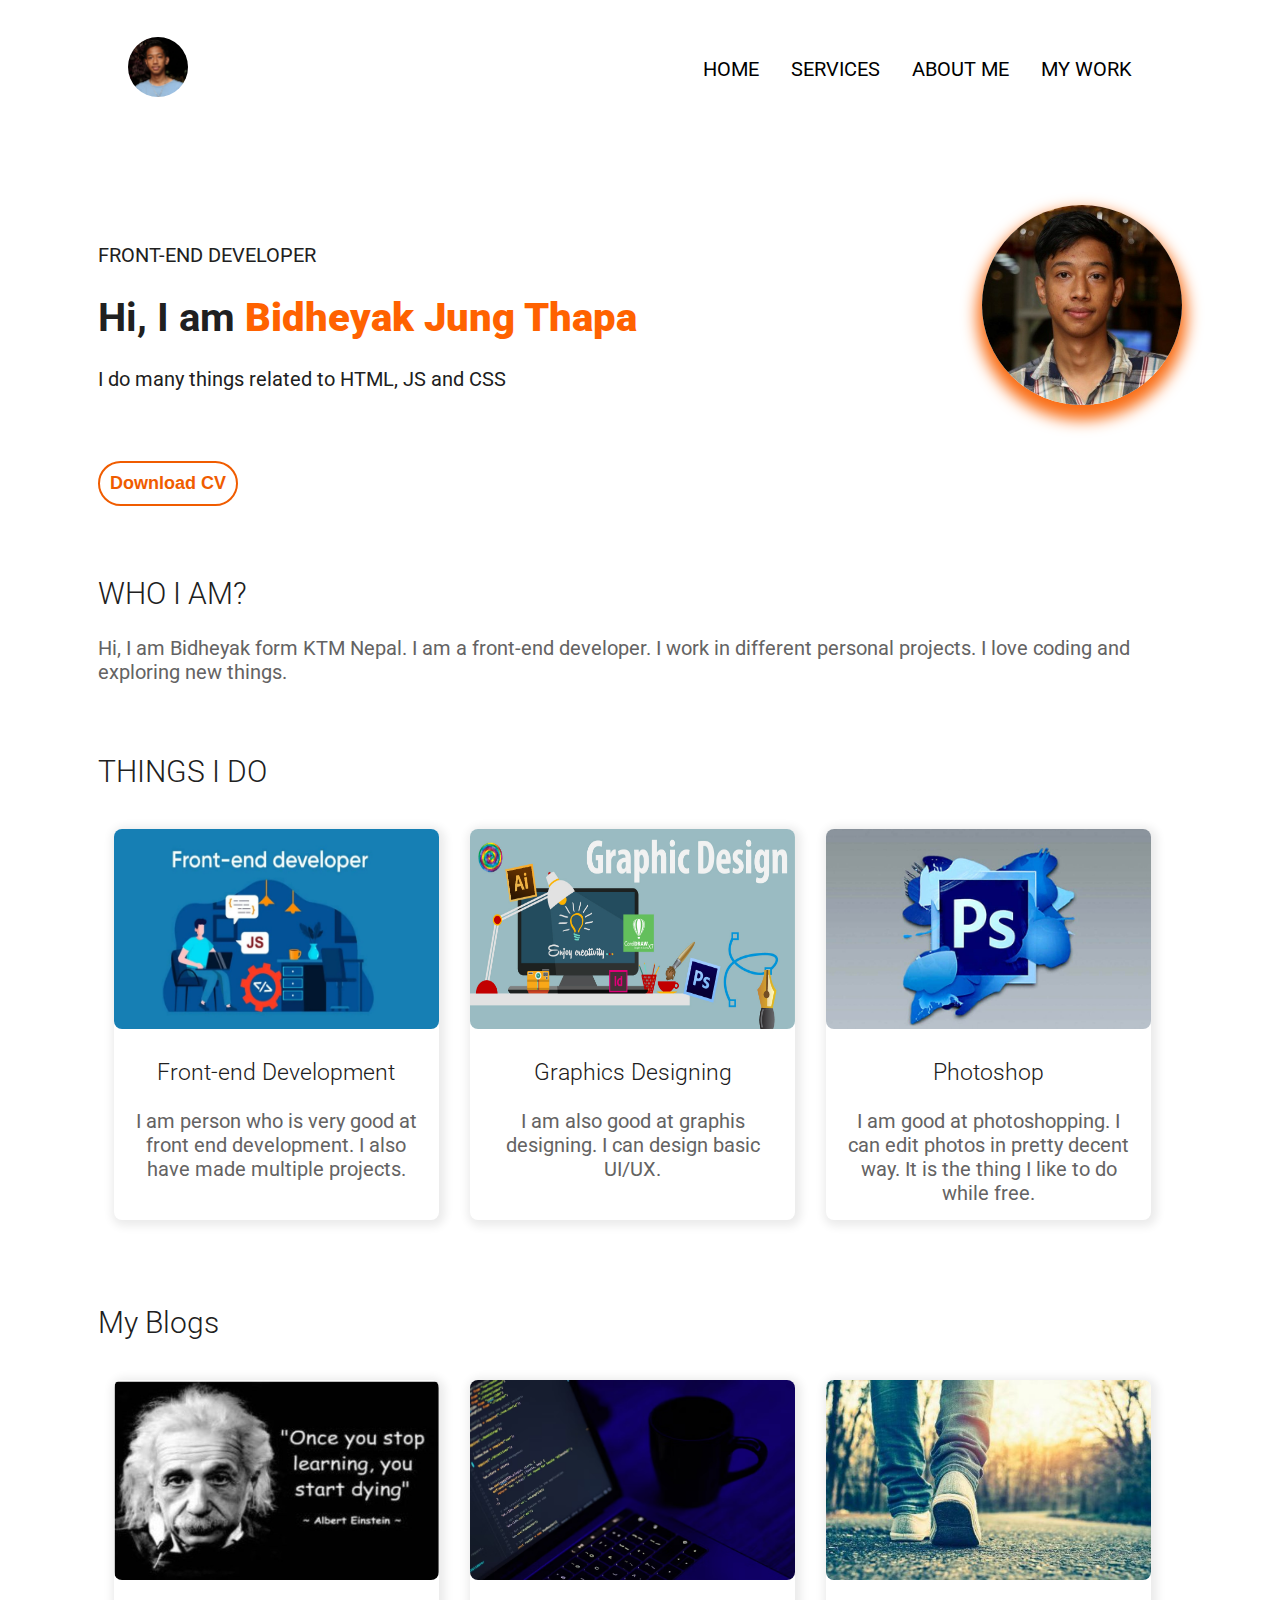
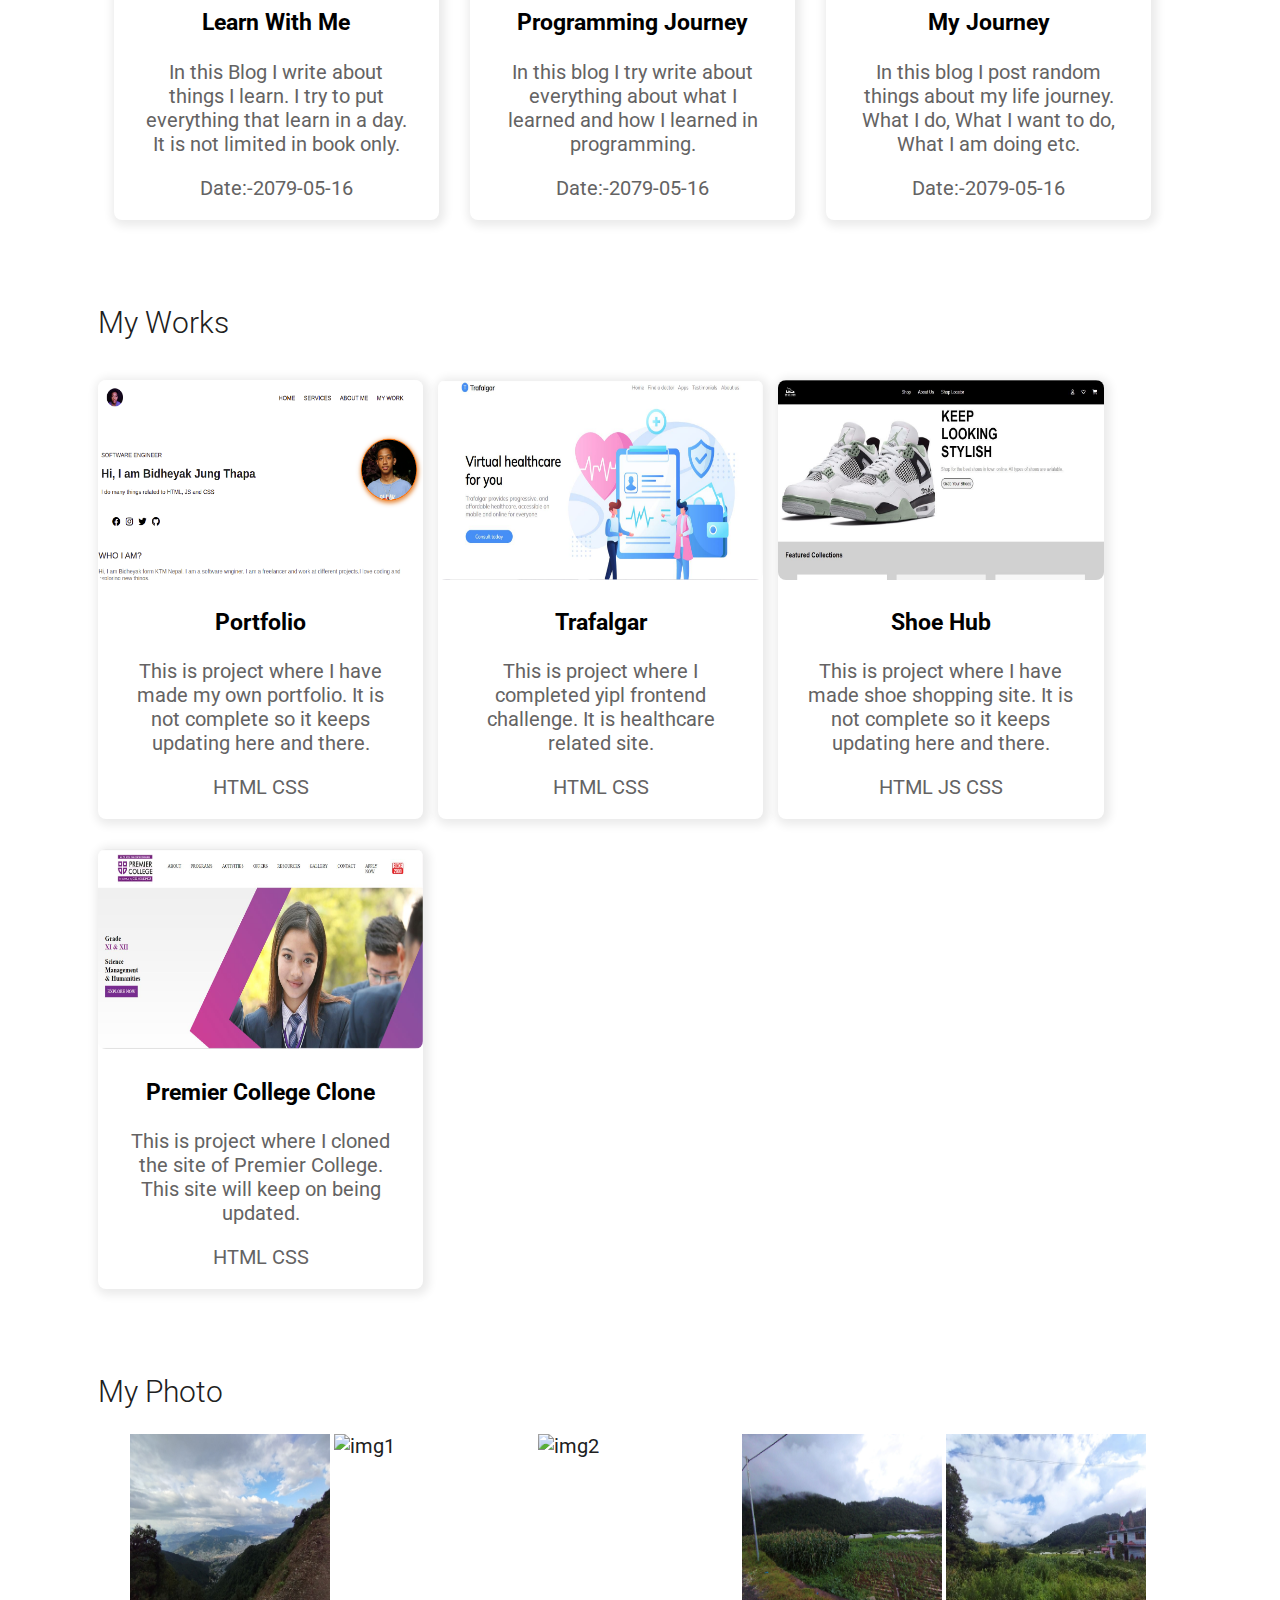
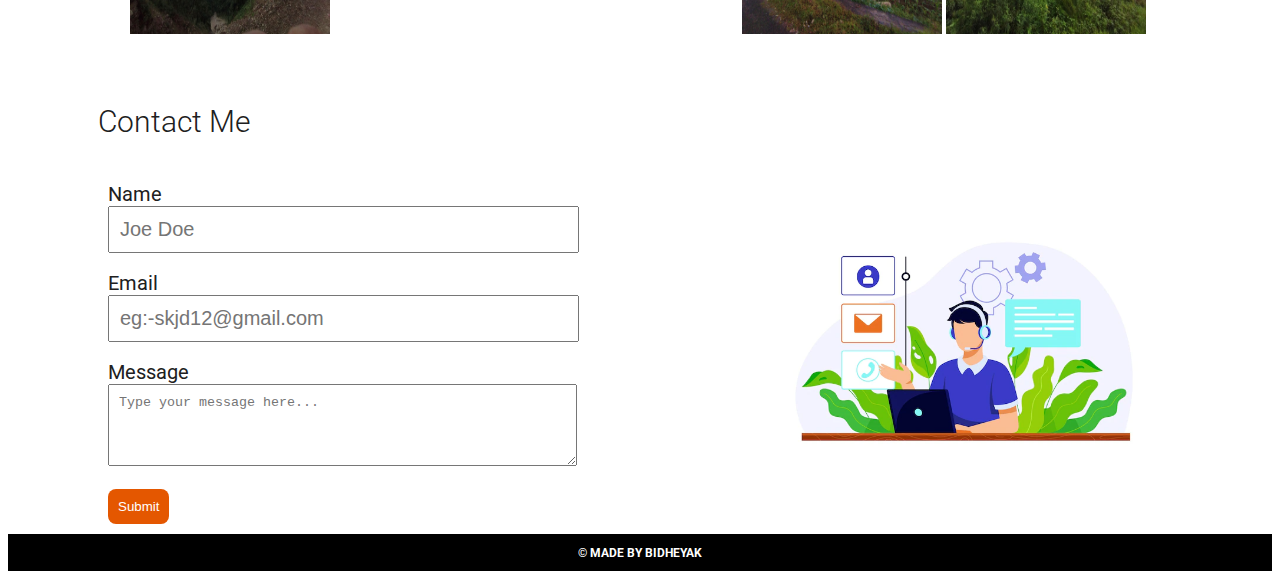
==== index.html @ 7b152dee "Add meta tags" ====
<!DOCTYPE html>
<html lang="en">
  <head>
    <meta charset="UTF-8" />
    <meta name="theme-color" content="#ffffff">
    <meta name="viewport" content="width=device-width, initial-scale=1.0" />
    <meta name="description" content="Bidheyak Thapa Portfolio , Software engineer portfolio, front-end developer portfolio"  data-react-helmet="true">
    <meta name="keywords" content="Bidheyak, Thapa, Portfolio, Software Engineer, Front-end Devloper "  data-react-helmet="true">
    <meta name="author" content="Bidheyak Thapa | Front-end Developer | Software Engineer"  data-react-helmet="true">
    <meta property="og:title" content="Bidheyak Thapa"  data-react-helmet="true">
    <meta property="og:description" content="Bidheyak Thapa is a software engineer / frontend developer who loves porgramming"  data-react-helmet="true">
    <meta property="og:url" content="https://bidheyakthapa.com.np/"  data-react-helmet="true">
    <meta property="og:type" content="website"  data-react-helmet="true">
    <title>BIDHEYAK THAPA</title>
    <link rel="stylesheet" href="style.css" />
    <link rel="icon" type="image/jpg" href="images/icon.png">
    <link
      rel="stylesheet"
      href="https://cdnjs.cloudflare.com/ajax/libs/normalize/7.0.0/normalize.min.css"
    />
    <link
      rel="stylesheet"
      href="https://cdnjs.cloudflare.com/ajax/libs/font-awesome/5.11.2/css/all.css"
      integrity="sha256-46qynGAkLSFpVbEBog43gvNhfrOj+BmwXdxFgVK/Kvc="
      crossorigin="anonymous"
    />

    <script
      src="https://kit.fontawesome.com/9a7edbcfd6.js"
      crossorigin="anonymous"
    ></script>

    <link
      href="https://fonts.googleapis.com/css?family=Source+Code+Pro:400,900|Source+Sans+Pro:300,900&display=swap"
      rel="stylesheet"
    />
    <link rel="preconnect" href="https://fonts.googleapis.com&display=swap" />
    <link
      rel="preconnect"
      href="https://fonts.gstatic.com&display=swap"
      crossorigin
    />
    <link
      href="https://fonts.googleapis.com/css2?family=Roboto:wght@300;@400;500&display=swap"
      rel="stylesheet"
    />
  </head>
  <body>
    <header>
      <div class="logo">
        <img src="images/photo.jpg" alt="no photo" />
      </div>
      <nav class="nav">
        <ul class="nav_list">
          <li class="nav_item"><a href="#home" class="nav_link">HOME</a></li>
          <li class="nav_item">
            <a href="#services" class="nav_link">SERVICES </a>
          </li>
          <li class="nav_item">
            <a href="#about" class="nav_link">ABOUT ME</a>
          </li>
          <li class="nav_item"><a href="#work" class="nav_link">MY WORK</a></li>
        </ul>
      </nav>
    </header>

    <!-- introduction  -->
    <section class="intro" id="home">
      <div>
        <p class="section_subtitle-section_subtitle-intro">FRONT-END DEVELOPER</p>
        <h1 class="section_title-section_title-intro">
          Hi, I am <strong class="name">Bidheyak Jung Thapa</strong>
        </h1>
        <p>I do many things related to HTML, JS and CSS</p>
      </div>
      <div>
        <img src="images/photo2.jpg" alt="my photo" />
      </div>
    </section>
    <div class="social">
      <ul class="social-list">
        <li class="social-list_item">
          <a
            class="social-list_link"
            href="https://www.facebook.com/bidheyak.thapa.338"
            aria-label="Facebook Link"
          >
            <i class="fab fa-facebook"></i
          ></a>
        </li>

        <li class="social-list_item">
          <a
            class="social-list_link"
            href="https://www.instagram.com/bidheyak/"
            aria-label="Instagram Link"
            ><i class="fab fa-instagram"></i
          ></a>
        </li>
        <li class="social-list_item">
          <a
            class="social-list_link"
            href="https://twitter.com/Bidheyak4"
            aria-label="Twitter Link"
            ><i class="fab fa-twitter"></i
          ></a>
        </li>
        <li class="social-list_item">
          <a
            class="social-list_link"
            href="https://github.com/bidheyakthapa"
            aria-label="Github Link"
            ><i class="fab fa-github"></i
          ></a>
        </li>
      </ul>
    </div>
    <button class="download" id="download-btn">
      Download CV <i class="fa-solid fa-arrow-down"></i>
    </button>

    <!--about me-->
    <h2 class="section_title">WHO I AM?</h2>
    <section class="about-me" id="about">
      <p class="section_subtitle section_subtitle-about"></p>

      <div class="about me_body">
        <p>
          Hi, I am Bidheyak form KTM Nepal. I am a front-end developer. I work in different personal projects. I love coding and exploring
          new things.
        </p>
      </div>
    </section>

    <!--services-->
    <h2 class="section_title">THINGS I DO</h2>
    <section class="my-services" id="services">
      <div class="services">
        <div class="service">
          <img src="images/img1ido.jpg" alt="image of eront end dev" />
          <h3>Front-end Development</h3>
          <p class="my-intro">
            I am person who is very good at front end development. I also have
            made multiple projects.
          </p>
        </div>

        <div class="service">
          <img src="images/img2ido.jpg" alt="image of graphics design" />
          <h3>Graphics Designing</h3>
          <p>
            I am also good at graphis designing. I can design basic UI/UX.
          </p>
        </div>

        <div class="service">
          <img src="images/img3ido.jpg" alt="image of photoshop" />
          <h3>Photoshop</h3>
          <p>
            I am good at photoshopping. I can edit photos in pretty decent way.
            It is the thing I like to do while free.
          </p>
        </div>
      </div>
    </section>

    <!--my blogs-->
    <h2 class="section_title section_title-about">My Blogs</h2>
    <section class="my-blogs" id="blogs">
      <div class="blog">
        <a
          href="https://hellohome11.blogspot.com/2022/08/blog-post.html
        "
          class="blog-link"
        >
          <img src="images/blog1.jpg" alt="img of albert" />
          <div class="topics">
            <h3>Learn With Me</h3>
            <p>
              In this Blog I write about things I learn. I try to put everything
              that learn in a day. It is not limited in book only.
            </p>
            <p class="date">Date:-2079-05-16</p>
          </div>
        </a>
      </div>
      <div class="blog">
        <a
          href="https://hellohome11.blogspot.com/2022/08/programming-journey.html
        "
          class="blog-link"
        >
          <img
            src="images/blog2.jpg"
            alt="img somethin related to programming"
          />
          <div class="topics">
            <h3>Programming Journey</h3>
            <p>
              In this blog I try write about everything about what I learned and
              how I learned in programming.
            </p>
            <p class="date">Date:-2079-05-16</p>
          </div>
        </a>
      </div>
      <div class="blog">
        <a
          href="https://hellohome11.blogspot.com/2022/08/my-journey.html
        "
          class="blog-link"
        >
          <img src="images/blog3.jpg" alt="img of person walking" />
          <div class="topics">
            <h3>My Journey</h3>
            <p>
              In this blog I post random things about my life journey. What I
              do, What I want to do, What I am doing etc.
            </p>
            <p class="date">Date:-2079-05-16</p>
          </div>
        </a>
      </div>
    </section>
    <!--my works-->
    <h2 class="section_title">My Works</h2>
    <section class="my-works" id="work">
      <div class="work">
        <a href="#" class="work-link">
          <img src="images/portfolio.jpg" alt="img of work-1" />
          <div class="topics">
            <h3>Portfolio</h3>
            <p>
              This is project where I have made my own portfolio. It is not
              complete so it keeps updating here and there.
            </p>
            <p class="lang-used">HTML CSS</p>
          </div>
        </a>
      </div>
      <div class="work">
        <a href="https://11trafalgar.netlify.app/" class="work-link">
          <img src="images/trafalgar.JPG" alt="img of work-2" />

          <div class="topics">
            <h3>Trafalgar</h3>
            <p>
              This is project where I completed yipl frontend challenge. It is
              healthcare related site.
            </p>
            <p class="lang-used">HTML CSS</p>
          </div>
        </a>
      </div>
      <div class="work">
        <a href="https://shoe-hub.netlify.app/" class="work-link">
          <img src="images/shoe-hub.jpg" alt="img of work-3" />

          <div class="topics">
            <h3>Shoe Hub</h3>
            <p>
              This is project where I have made shoe shopping site. It is not
              complete so it keeps updating here and there.
            </p>
            <p class="lang-used">HTML JS CSS</p>
          </div>
        </a>
      </div>
      <div class="work">
        <a href="https://college-website-ui.netlify.app/" class="work-link">
          <img src="images/college-clone.JPG" alt="img of work-4" />

          <div class="topics">
            <h3>Premier College Clone</h3>
            <p>
              This is project where I cloned the site of Premier College. This
              site will keep on being updated.
            </p>
            <p class="lang-used">HTML CSS</p>
          </div>
        </a>
      </div>
    </section>
    <!--my photos-->
    <h2 class="section_title">My Photo</h2>
    <section class="my-photo" id="photo">
      <p class="section_aubtitle"></p>

      <div class="portfolio">
        <img src="images/img.jpg" alt="img" />

        <img src="images/img1.jpg" alt="img1" />

        <img src="images/img2.jpg" alt="img2" />

        <img src="images/img3.jpg" alt="img3" />

        <img src="images/img4.jpg" alt="img4" />
      </div>
    </section>

    <!--footer-->
    <footer>
      <!--contact-me-form-->
      <h2 class="section_title">Contact Me</h2>
      <div class="contact">
        <form class="form" action="email">
          <div class="inputbox">
            <div class="label">Name</div>
            <input type="text" placeholder="Joe Doe" />
          </div>
          <div class="inputbox">
            <div class="label">Email</div>
            <input type="email" placeholder="eg:-skjd12@gmail.com" />
          </div>
          <div class="inputbox">
            <div class="label">Message</div>
            <textarea
              rows="4"
              cols="33"
              name="comment"
              placeholder="Type your message here..."
            ></textarea>
          </div>
          <div class="submit">
            <input type="submit" name="submit" value="Submit" />
          </div>
        </form>
        <div>
          <img src="images/contact.jpg" alt="contact me photo" />
        </div>
      </div>
      <div class="end">
        <h3>© MADE BY BIDHEYAK</h3>
      </div>
    </footer>
    <script src="main.js"></script>
  </body>
</html>

<!-- surge -->
---- style.css ----
* *::before,
*::after {
  box-sizing: border-box;
}

:root{
  --ff-primary: "Source Sans Pro", sans-serif;
  --ff-secondary: "Source Code Pro", monospace;

  --fw-reg: 300;
  --fw-bold: 900;

  --clr-light: #fff;
  --clr-dark: #303030;
  --clr-accent: #16e0bd;

  --fs-h1: 3rem;
  --fs-h2: 2.25rem;
  --fs-h3: 1.25rem;
  --fs-body: 1rem;
}
@media (min-width: 800px) {
  :root {
    --fs-h1: 4.5;
    --fs-h2: 3.75rem;
    --fs-h3: 1.5rem;
    --fs-body: 1.125rem;
  }
}
header {
  display: flex !important;
  flex-direction: row;
  justify-content: space-between;
  padding: 10px 30px 0px 30px;
  align-items: center;
}

.logo img {
  width: 60px;
  height: 60px;
  border-radius: 50%;
  object-fit: cover;
}

.nav_list {
  display: flex;
  flex-direction: row;
  padding: 4px;
}
.nav_item {
  margin: 10px 8px;
  font-size: 20px;
  list-style: none;
}

.nav_item a {
  margin: 10px 8px;
  font-size: 20px;
}

body {
  font-size: 20px;
  padding-top: 5px;
  display: block;
  font-family: "Roboto", sans-serif;
  color: #202020;
}
.intro {
  background-size: 100%100%;
  padding-left: 10px;
  display: flex;
  justify-content: space-between;
}
.intro img {
  width: 200px;
  height: 200px;
  object-fit: cover;
  object-position: 0px 0px;
  border-radius: 50%;
  margin-top: 90px;
  box-shadow: 0px 10px 15px 5px #fa6e16;
}
.section_subtitle-section_subtitle-intro {
  padding-top: 20%;
}
.name {
  color: #ff6200;
}
.section_title {
  margin-top: 70px;
  font-weight: 300;
}
.about p {
  color: #646363;
}
.portfolio img {
  max-height: 100%;
  max-width: 100%;
  width: 200px;
  height: 200px;
}

.nav_link,
.social-list_link,
.blog-link,
.work-link {
  text-decoration: none;
  color: #000000;
}
.nav_link:hover,
.social-list_link:hover {
  color: #ff6200;
}

.download {
  margin-top: 10px;
  margin-left: 90px;
  border-radius: 60px;
  padding: 10px;
  border: 2px solid #f05c00;
  background-color: #ffffff;
  color: #f05c00;
  font-weight: 600;
  cursor: pointer;
  font-size: 18px;
}

.download:hover {
  color: #ffffff;
  background-color: #f05c00;
}

.services {
  display: flex;
  justify-content: space-evenly;
}
.service {
  margin: 15px;
  margin-left: 0px;
  width: 30%;
  text-align: center;
  border-radius: 8px;
  box-shadow: 2px 2px 10px 4px #ebebeb;
}
.service img {
  height: 100%;
  max-height: 200px;
  width: 100%;
  border-radius: 8px;
}
.service h3 {
  font-weight: 300;
}
.service p {
  padding: 0px 20px;
  color: #646363;
}
.my-blogs {
  display: flex;
  justify-content: space-evenly;
}
.blog {
  margin: 15px;
  margin-left: 0px;
  width: 30%;
  text-align: center;
  border-radius: 8px;
  box-shadow: 2px 2px 10px 4px #ebebeb;
}
.blog img {
  height: 200px;
  width: 100%;
  border-radius: 8px;
}
.blog p {
  color: #646363;
}
.topics {
  padding: 0px 30px;
}
.date {
  padding: 0px;
}
.portfolio {
  display: flex;
  flex-grow: 1;
  flex-wrap: wrap;
  justify-content: center;
}
.portfolio img {
  margin-right: 4px;
}
.my-works {
  display: flex;
  flex-wrap: wrap;
}
.work {
  margin: 15px;
  margin-left: 0px;
  width: 30%;
  text-align: center;
  border-radius: 8px;
  box-shadow: 2px 2px 10px 4px #ebebeb;
}
.work-link p {
  color: #646363;
}
.work img {
  height: 200px;
  width: 100%;
  border-radius: 8px;
}
.topics {
  padding: 0px 30px;
}
.lang-used {
  margin-top: 20px;
}
.form {
  margin-left: 10px;
  width: 100%;
}
.inputbox {
  margin: 18px 0px;
}
.inputbox textarea {
  padding: 10px;
  width: 70%;
}

.inputbox input {
  font-size: 20px;
  font-weight: 300;
  padding: 10px;
  width: 70%;
}
.contact {
  display: flex;
  align-items: center;
  justify-content: space-between;
}
.contact img {
  max-width: 100%;
}
.submit input[type="submit"] {
  background-color: #e45700;
  border-radius: 8px;
  color: white;
  padding: 10px;
  border: none;
}
.social-list {
  display: flex;
  list-style-type: none;
  padding-left: 0px;
}
.social-list_item {
  padding-right: 20px;
}

.social-list_link > i {
  font-size: 30px;
  width: auto;
}

.end {
  margin-top: 10px;
  display: flex;
  justify-content: center;
  color: #ffffff;
  background-color: #000000;
  font-size: 10px;
}

/*  space at the side of content  */
.nav,
.logo,
.intro,
.social,
.about-me,
.my-services,
.my-blogs,
.my-works,
.my-photo,
.contact,
.section_title {
  padding: 90px;
  padding-top: 0px;
  padding-bottom: 0px;
}

.logo {
  padding-right: 0px;
}

.nav {
  padding-left: 0px;
}

@media screen and (max-width: 800px) {
  header {
    padding: 1px;
  }

  .logo img {
    height: 40px;
    width: 40px;
  }

  a.nav_link {
    font-size: 14px;
    margin: 6px;
  }
  .nav_item {
    margin: 0px;
  }

  .intro img {
    width: 100px;
    height: 100px;
    border-radius: 99%;
    margin-top: 100px;
    object-fit: cover;
    object-position: 0px 0px;
  }

  .download{
    margin: 0px 20px;
    font-size: 12px;
    padding: 7px;
  }

  .services {
    display: block;
    width: 100%;
  }
  .service {
    width: 100%;
  }
  .my-blogs {
    display: block;
  }
  .blog {
    width: 100%;
  }
  .my-works {
    display: block;
  }
  .work {
    width: 100%;
  }
  .work img {
    width: 100%;
    height: 150%;
  }
  .contact img {
    display: none;
  }

  .nav,
  .logo,
  .intro,
  .social,
  .about-me,
  .my-services,
  .my-blogs,
  .my-works,
  .my-photo,
  .contact,
  .section_title{
    padding: 20px;
    padding-top: 0px;
    padding-bottom: 0px;
  }
}
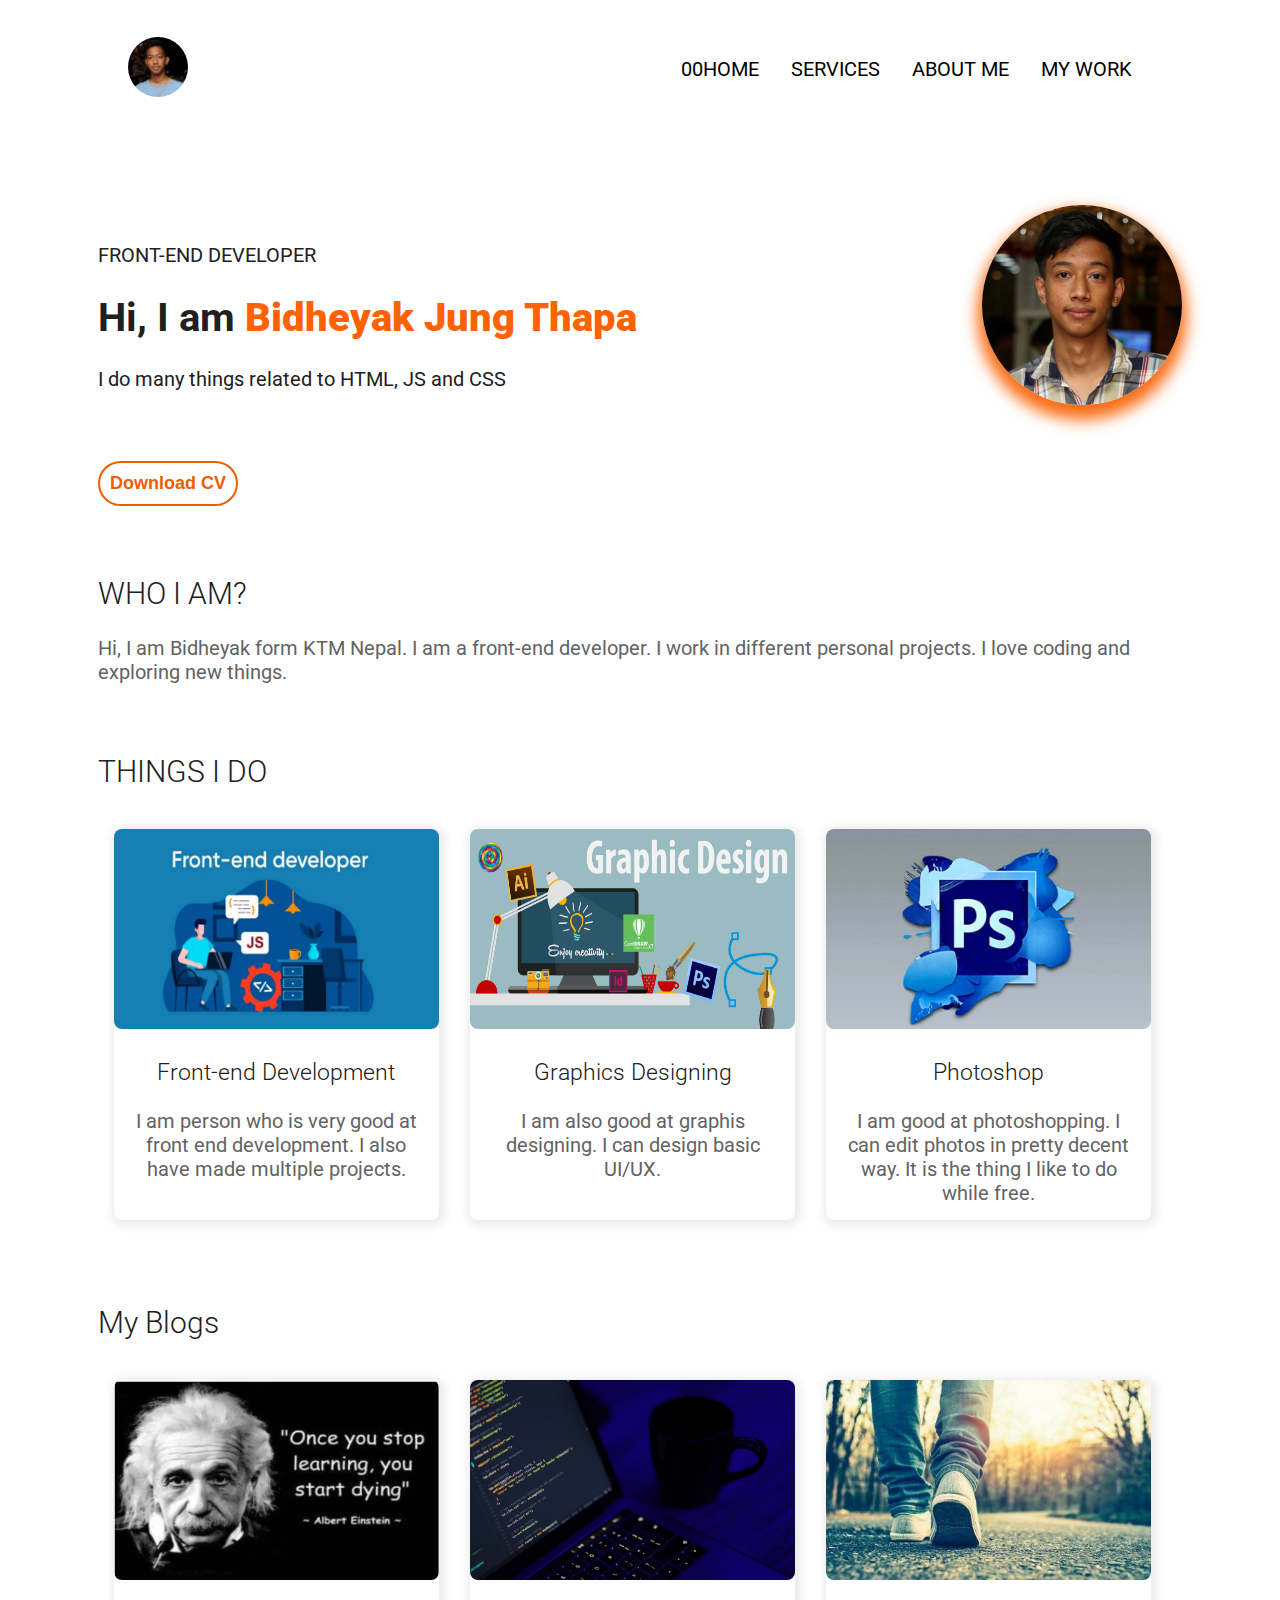
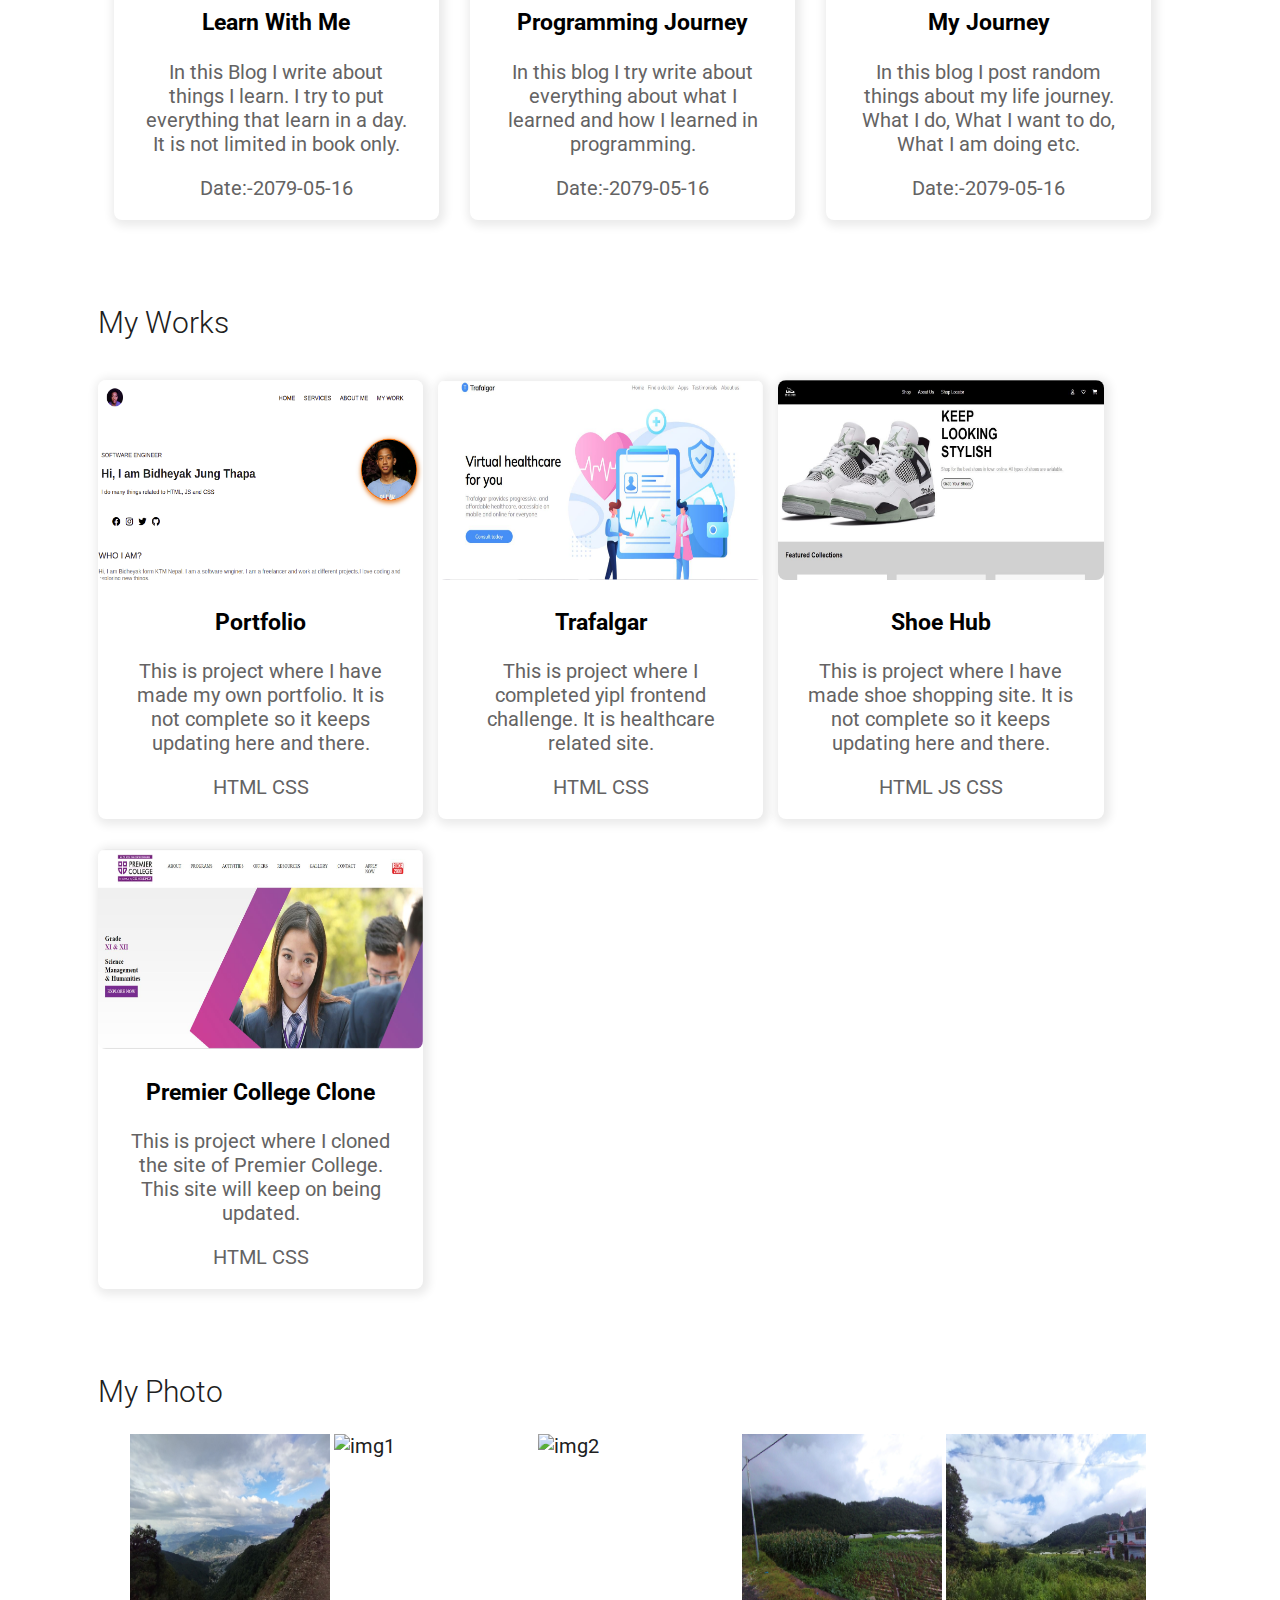
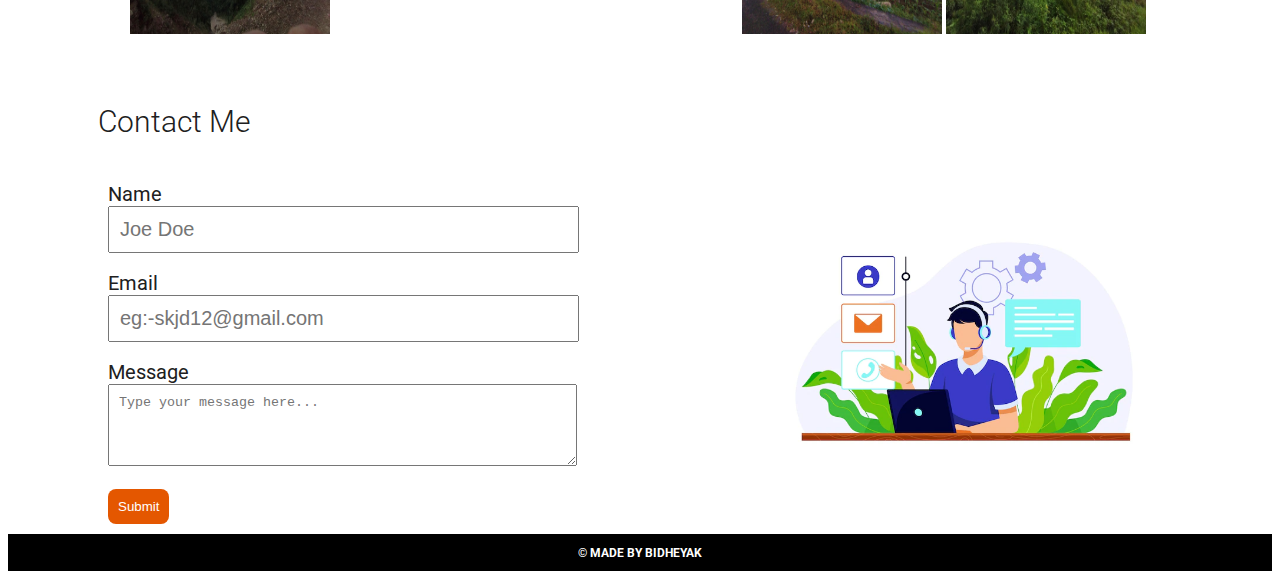
==== commit 2f727a14: "Add responsive nav bar" ====
--- a/index.html
+++ b/index.html
@@ -2,18 +2,63 @@
 <html lang="en">
   <head>
     <meta charset="UTF-8" />
-    <meta name="theme-color" content="#ffffff">
+    <meta name="theme-color" content="#ffffff" />
     <meta name="viewport" content="width=device-width, initial-scale=1.0" />
-    <meta name="description" content="Bidheyak Thapa Portfolio , Software engineer portfolio, front-end developer portfolio"  data-react-helmet="true">
-    <meta name="keywords" content="Bidheyak, Thapa, Portfolio, Software Engineer, Front-end Devloper "  data-react-helmet="true">
-    <meta name="author" content="Bidheyak Thapa | Front-end Developer | Software Engineer"  data-react-helmet="true">
-    <meta property="og:title" content="Bidheyak Thapa"  data-react-helmet="true">
-    <meta property="og:description" content="Bidheyak Thapa is a software engineer / frontend developer who loves porgramming"  data-react-helmet="true">
-    <meta property="og:url" content="https://bidheyakthapa.com.np/"  data-react-helmet="true">
-    <meta property="og:type" content="website"  data-react-helmet="true">
-    <title>BIDHEYAK THAPA</title>
+    <meta name="robots" content="index, follow" />
+    <meta
+      name="description"
+      content="Bidheyak Thapa - Software Engineer and Front-End Developer. Portfolio showcasing expertise in web development, programming, and software engineering."
+      data-react-helmet="true"
+    />
+    <meta
+      name="keywords"
+      content="Bidheyak Thapa, Portfolio, Software Engineer, Front-end Devloper, Web Developer, Personal Site, Projects, HTML, CSS, JavaScript, JS"
+      data-react-helmet="true"
+    />
+    <meta
+      name="author"
+      content="Bidheyak Thapa | Front-end Developer | Software Engineer"
+      data-react-helmet="true"
+    />
+    <meta
+      property="og:title"
+      content="Bidheyak Thapa"
+      data-react-helmet="true"
+    />
+    <meta
+      property="og:description"
+      content="Bidheyak Thapa - Software Engineer and Front-End Developer. Portfolio showcasing expertise in web development, programming, and software engineering."
+      data-react-helmet="true"
+    />
+    <meta
+      property="og:url"
+      content="https://bidheyakthapa.com.np/"
+      data-react-helmet="true"
+    />
+    <meta property="og:type" content="website" data-react-helmet="true" />
+    <meta
+      property="og:image"
+      content="https://www.bidheyakthapa.com.np/images/portfolio.jpg"
+    />
+    <meta property="og:site_name" content="Bidheyak Thapa | Portfolio" />
+    <link rel="preconnect" href="https://www.google-analytics.com" />
+    <link rel="dns-prefetch" href="https://www.google-analytics.com" />
+    <link rel="preload" href="style.css" as="style" />
+    <meta name="twitter:card" content="summary" data-react-helmet="true" />
+    <meta
+      name="twitter:creator"
+      content="Bidheyak Thapa"
+      data-react-helmet="true"
+    />
+    <meta name="twitter:title" content="Portfolio" data-react-helmet="true" />
+    <meta
+      name="twitter:description"
+      content="Bidheyak Thapa - Software Engineer and Front-End Developer. Portfolio showcasing expertise in web development, programming, and software engineering."
+      data-react-helmet="true"
+    />
+    <title>Bidheyak Thapa | Portfolio</title>
     <link rel="stylesheet" href="style.css" />
-    <link rel="icon" type="image/jpg" href="images/icon.png">
+    <link rel="icon" type="image/jpg" href="images/icon.png" />
     <link
       rel="stylesheet"
       href="https://cdnjs.cloudflare.com/ajax/libs/normalize/7.0.0/normalize.min.css"
@@ -40,19 +85,29 @@
       href="https://fonts.gstatic.com&display=swap"
       crossorigin
     />
-    <link
-      href="https://fonts.googleapis.com/css2?family=Roboto:wght@300;@400;500&display=swap"
+
+    <link
+      href="https://fonts.googleapis.com/css?family=Roboto:400,700&display=swap"
       rel="stylesheet"
     />
   </head>
+
   <body>
     <header>
       <div class="logo">
         <img src="images/photo.jpg" alt="no photo" />
       </div>
-      <nav class="nav">
+      <button
+      class="mobile-nav-toggle"
+      aria-controls="primary-navigation"
+      aria-expanded="false"
+    >
+      <span></span>
+    </button>
+    <nav>
+      <nav class="nav" id="primary-navigation" data-visible="false">
         <ul class="nav_list">
-          <li class="nav_item"><a href="#home" class="nav_link">HOME</a></li>
+          <li class="nav_item"><a href="#home" class="nav_link"><span data-visible="false">00</span>HOME</a></li>
           <li class="nav_item">
             <a href="#services" class="nav_link">SERVICES </a>
           </li>
@@ -67,7 +122,9 @@
     <!-- introduction  -->
     <section class="intro" id="home">
       <div>
-        <p class="section_subtitle-section_subtitle-intro">FRONT-END DEVELOPER</p>
+        <p class="section_subtitle-section_subtitle-intro">
+          FRONT-END DEVELOPER
+        </p>
         <h1 class="section_title-section_title-intro">
           Hi, I am <strong class="name">Bidheyak Jung Thapa</strong>
         </h1>
@@ -126,8 +183,9 @@
 
       <div class="about me_body">
         <p>
-          Hi, I am Bidheyak form KTM Nepal. I am a front-end developer. I work in different personal projects. I love coding and exploring
-          new things.
+          Hi, I am Bidheyak form KTM Nepal. I am a front-end developer. I work
+          in different personal projects. I love coding and exploring new
+          things.
         </p>
       </div>
     </section>
@@ -148,9 +206,7 @@
         <div class="service">
           <img src="images/img2ido.jpg" alt="image of graphics design" />
           <h3>Graphics Designing</h3>
-          <p>
-            I am also good at graphis designing. I can design basic UI/UX.
-          </p>
+          <p>I am also good at graphis designing. I can design basic UI/UX.</p>
         </div>
 
         <div class="service">
--- a/style.css
+++ b/style.css
@@ -3,7 +3,7 @@
   box-sizing: border-box;
 }
 
-:root{
+:root {
   --ff-primary: "Source Sans Pro", sans-serif;
   --ff-secondary: "Source Code Pro", monospace;
 
@@ -40,6 +40,18 @@
   height: 60px;
   border-radius: 50%;
   object-fit: cover;
+}
+
+.mobile-nav-toggle {
+  display: none;
+}
+
+.nav {
+  list-style: none;
+  padding: 0;
+  margin: 0;
+  align-items: center;
+  justify-content: center;
 }
 
 .nav_list {
@@ -297,7 +309,7 @@
   padding-left: 0px;
 }
 
-@media screen and (max-width: 800px) {
+@media screen and (max-width: 810px) {
   header {
     padding: 1px;
   }
@@ -307,9 +319,53 @@
     width: 40px;
   }
 
+  .nav {
+    --gap: 2em;
+    position: fixed;
+    inset: 0 0 0 30%;
+    padding: min(30vh, 10rem) 2em 0 2em;
+    transform: translateX(100%);
+    transition: transform 350ms ease-out;
+    background: hsla(24, 96%, 53%, 0.3);
+    backdrop-filter: blur(1rem);
+  }
+
+  .nav[data-visible="true"] {
+    transform: translateX(0%);
+    justify-content: center;
+    align-items: center;
+  }
+  .mobile-nav-toggle {
+    display: block;
+    background: url(images/menu.svg);
+    background-size: contain;
+    position: absolute;
+    z-index: 9999;
+    width: 2rem;
+    aspect-ratio: 1;
+    border: 0;
+    background-color: transparent;
+    right: 2rem;
+  }
+  .mobile-nav-toggle[aria-expanded="true"] {
+    background: url(images/cross.png);
+    position: fixed;
+  }
+
+  .nav_list {
+    display: none;
+  }
+
+  .nav[data-visible="true"] .nav_list {
+    display: flex;
+    flex-direction: column;
+    gap: 10px;
+  }
+
   a.nav_link {
-    font-size: 14px;
+    font-size: 18px;
     margin: 6px;
+    color: #ffffff;
   }
   .nav_item {
     margin: 0px;
@@ -324,7 +380,7 @@
     object-position: 0px 0px;
   }
 
-  .download{
+  .download {
     margin: 0px 20px;
     font-size: 12px;
     padding: 7px;
@@ -357,7 +413,6 @@
     display: none;
   }
 
-  .nav,
   .logo,
   .intro,
   .social,
@@ -367,7 +422,7 @@
   .my-works,
   .my-photo,
   .contact,
-  .section_title{
+  .section_title {
     padding: 20px;
     padding-top: 0px;
     padding-bottom: 0px;
--- a/style.css
+++ b/style.css
@@ -3,7 +3,7 @@
   box-sizing: border-box;
 }
 
-:root{
+:root {
   --ff-primary: "Source Sans Pro", sans-serif;
   --ff-secondary: "Source Code Pro", monospace;
 
@@ -40,6 +40,18 @@
   height: 60px;
   border-radius: 50%;
   object-fit: cover;
+}
+
+.mobile-nav-toggle {
+  display: none;
+}
+
+.nav {
+  list-style: none;
+  padding: 0;
+  margin: 0;
+  align-items: center;
+  justify-content: center;
 }
 
 .nav_list {
@@ -297,7 +309,7 @@
   padding-left: 0px;
 }
 
-@media screen and (max-width: 800px) {
+@media screen and (max-width: 810px) {
   header {
     padding: 1px;
   }
@@ -307,9 +319,53 @@
     width: 40px;
   }
 
+  .nav {
+    --gap: 2em;
+    position: fixed;
+    inset: 0 0 0 30%;
+    padding: min(30vh, 10rem) 2em 0 2em;
+    transform: translateX(100%);
+    transition: transform 350ms ease-out;
+    background: hsla(24, 96%, 53%, 0.3);
+    backdrop-filter: blur(1rem);
+  }
+
+  .nav[data-visible="true"] {
+    transform: translateX(0%);
+    justify-content: center;
+    align-items: center;
+  }
+  .mobile-nav-toggle {
+    display: block;
+    background: url(images/menu.svg);
+    background-size: contain;
+    position: absolute;
+    z-index: 9999;
+    width: 2rem;
+    aspect-ratio: 1;
+    border: 0;
+    background-color: transparent;
+    right: 2rem;
+  }
+  .mobile-nav-toggle[aria-expanded="true"] {
+    background: url(images/cross.png);
+    position: fixed;
+  }
+
+  .nav_list {
+    display: none;
+  }
+
+  .nav[data-visible="true"] .nav_list {
+    display: flex;
+    flex-direction: column;
+    gap: 10px;
+  }
+
   a.nav_link {
-    font-size: 14px;
+    font-size: 18px;
     margin: 6px;
+    color: #ffffff;
   }
   .nav_item {
     margin: 0px;
@@ -324,7 +380,7 @@
     object-position: 0px 0px;
   }
 
-  .download{
+  .download {
     margin: 0px 20px;
     font-size: 12px;
     padding: 7px;
@@ -357,7 +413,6 @@
     display: none;
   }
 
-  .nav,
   .logo,
   .intro,
   .social,
@@ -367,7 +422,7 @@
   .my-works,
   .my-photo,
   .contact,
-  .section_title{
+  .section_title {
     padding: 20px;
     padding-top: 0px;
     padding-bottom: 0px;
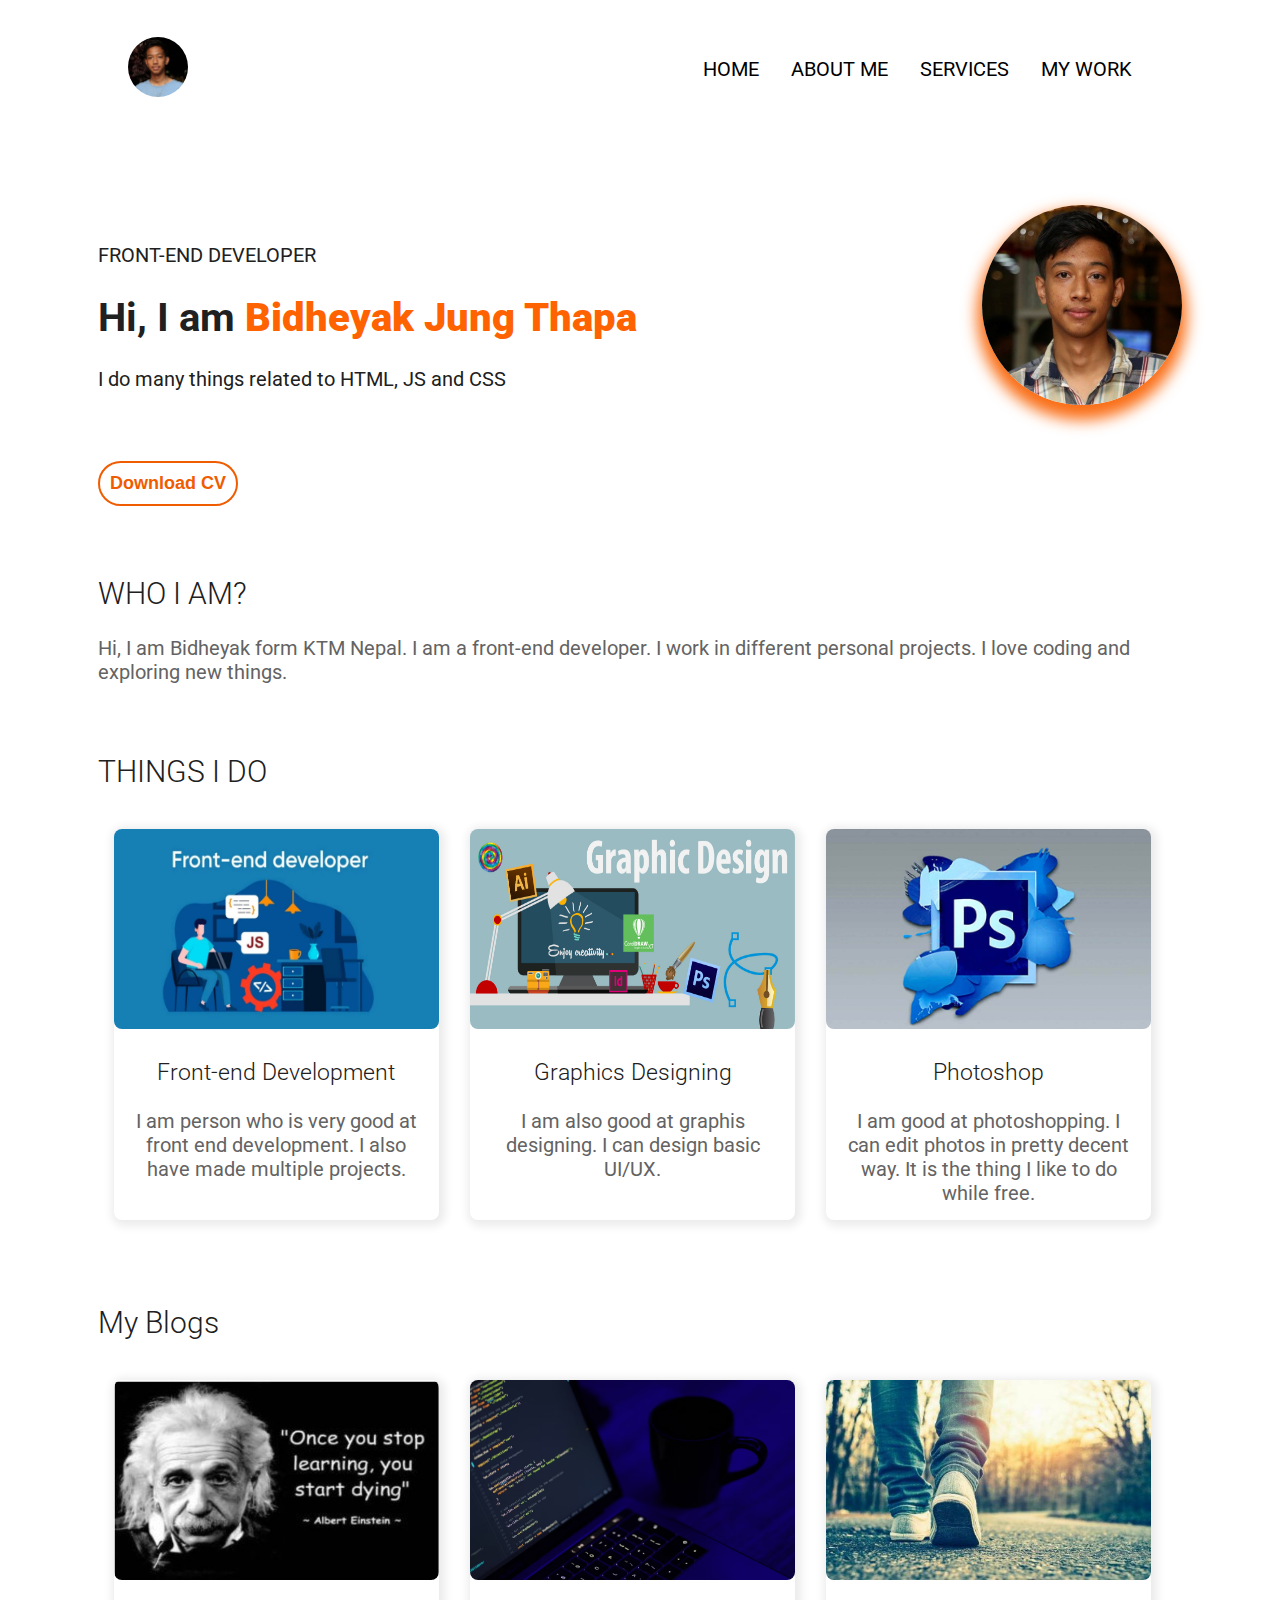
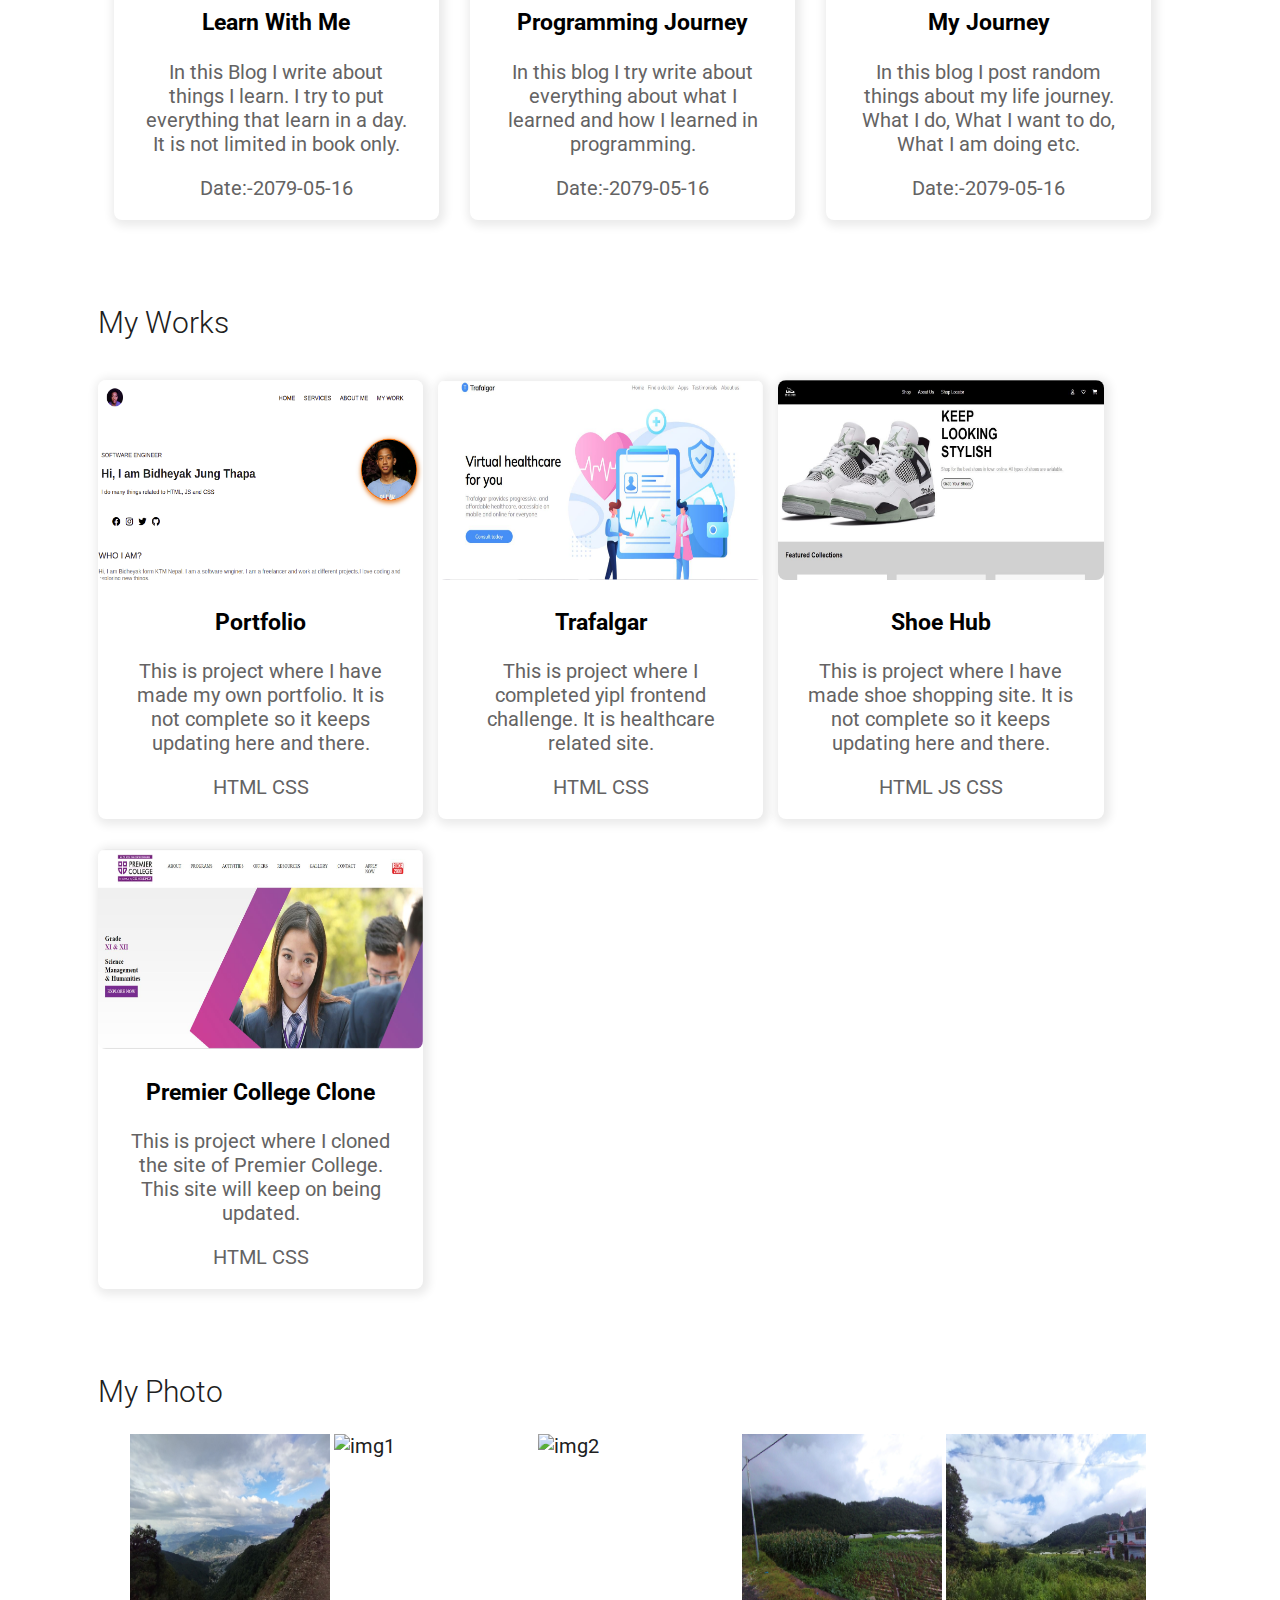
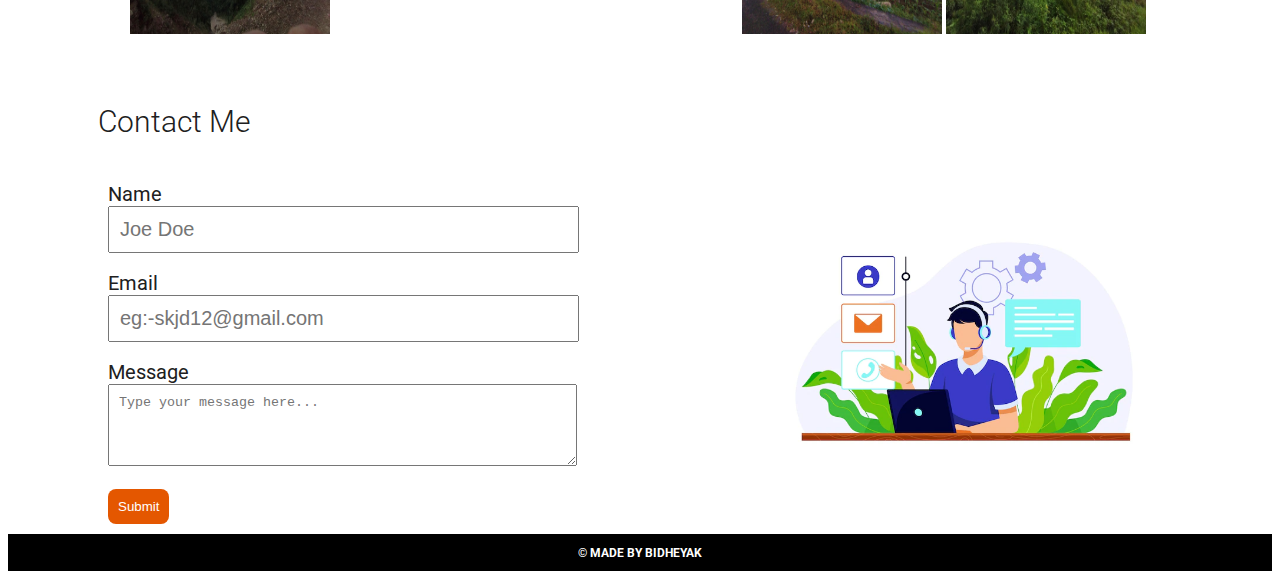
==== commit 6c97d584: "Add responsive nav  bar" ====
--- a/index.html
+++ b/index.html
@@ -107,12 +107,12 @@
     <nav>
       <nav class="nav" id="primary-navigation" data-visible="false">
         <ul class="nav_list">
-          <li class="nav_item"><a href="#home" class="nav_link"><span data-visible="false">00</span>HOME</a></li>
+          <li class="nav_item"><a href="#home" class="nav_link">HOME</a></li>
+          <li class="nav_item">
+            <a href="#about" class="nav_link">ABOUT ME</a>
+          </li>
           <li class="nav_item">
             <a href="#services" class="nav_link">SERVICES </a>
-          </li>
-          <li class="nav_item">
-            <a href="#about" class="nav_link">ABOUT ME</a>
           </li>
           <li class="nav_item"><a href="#work" class="nav_link">MY WORK</a></li>
         </ul>
@@ -177,8 +177,8 @@
     </button>
 
     <!--about me-->
-    <h2 class="section_title">WHO I AM?</h2>
     <section class="about-me" id="about">
+      <h2 class="section_title">WHO I AM?</h2>
       <p class="section_subtitle section_subtitle-about"></p>
 
       <div class="about me_body">
--- a/style.css
+++ b/style.css
@@ -1,6 +1,9 @@
 * *::before,
 *::after {
   box-sizing: border-box;
+}
+html {
+  scroll-behavior: smooth;
 }
 
 :root {
@@ -83,6 +86,7 @@
   display: flex;
   justify-content: space-between;
 }
+
 .intro img {
   width: 200px;
   height: 200px;
@@ -92,19 +96,28 @@
   margin-top: 90px;
   box-shadow: 0px 10px 15px 5px #fa6e16;
 }
+
 .section_subtitle-section_subtitle-intro {
   padding-top: 20%;
 }
+
 .name {
   color: #ff6200;
 }
+
 .section_title {
   margin-top: 70px;
   font-weight: 300;
 }
+
+.about-me .section_title {
+  margin-left: -90px;
+}
+
 .about p {
   color: #646363;
 }
+
 .portfolio img {
   max-height: 100%;
   max-width: 100%;
--- a/style.css
+++ b/style.css
@@ -1,6 +1,9 @@
 * *::before,
 *::after {
   box-sizing: border-box;
+}
+html {
+  scroll-behavior: smooth;
 }
 
 :root {
@@ -83,6 +86,7 @@
   display: flex;
   justify-content: space-between;
 }
+
 .intro img {
   width: 200px;
   height: 200px;
@@ -92,19 +96,28 @@
   margin-top: 90px;
   box-shadow: 0px 10px 15px 5px #fa6e16;
 }
+
 .section_subtitle-section_subtitle-intro {
   padding-top: 20%;
 }
+
 .name {
   color: #ff6200;
 }
+
 .section_title {
   margin-top: 70px;
   font-weight: 300;
 }
+
+.about-me .section_title {
+  margin-left: -90px;
+}
+
 .about p {
   color: #646363;
 }
+
 .portfolio img {
   max-height: 100%;
   max-width: 100%;
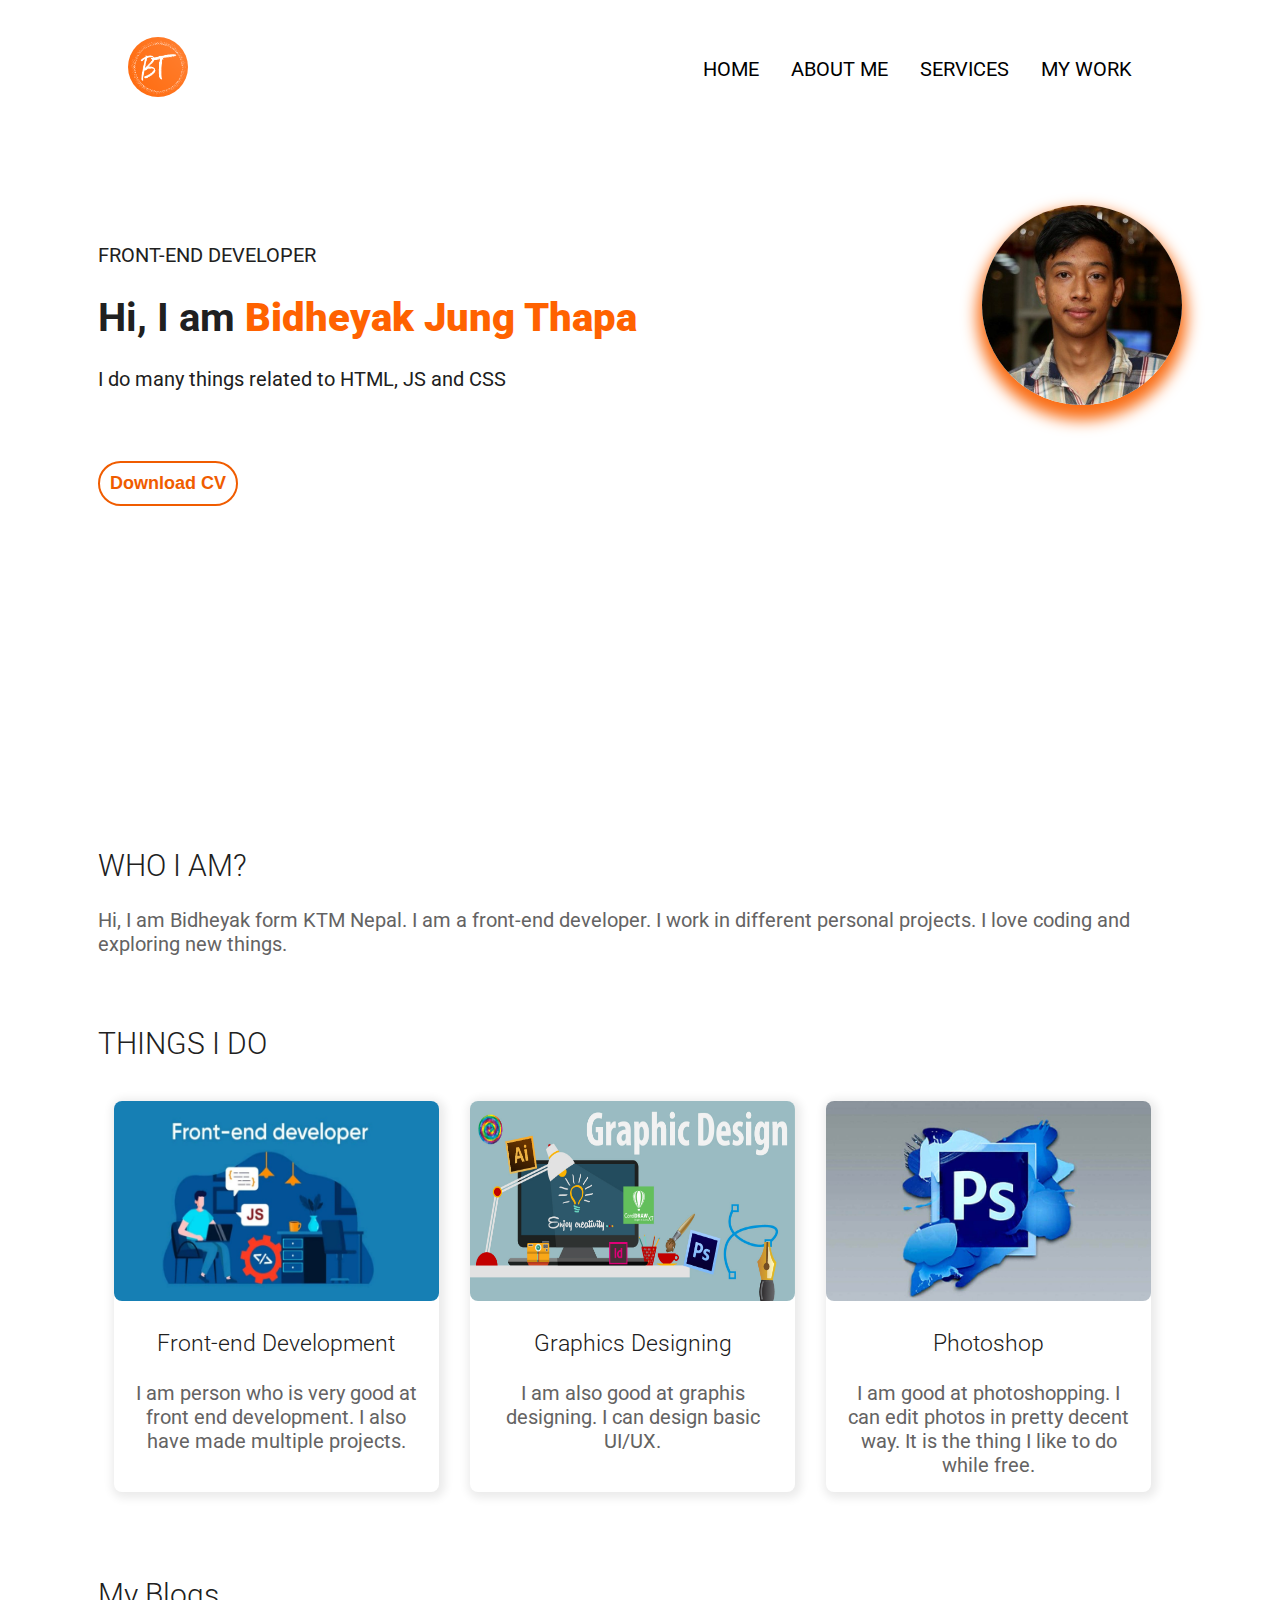
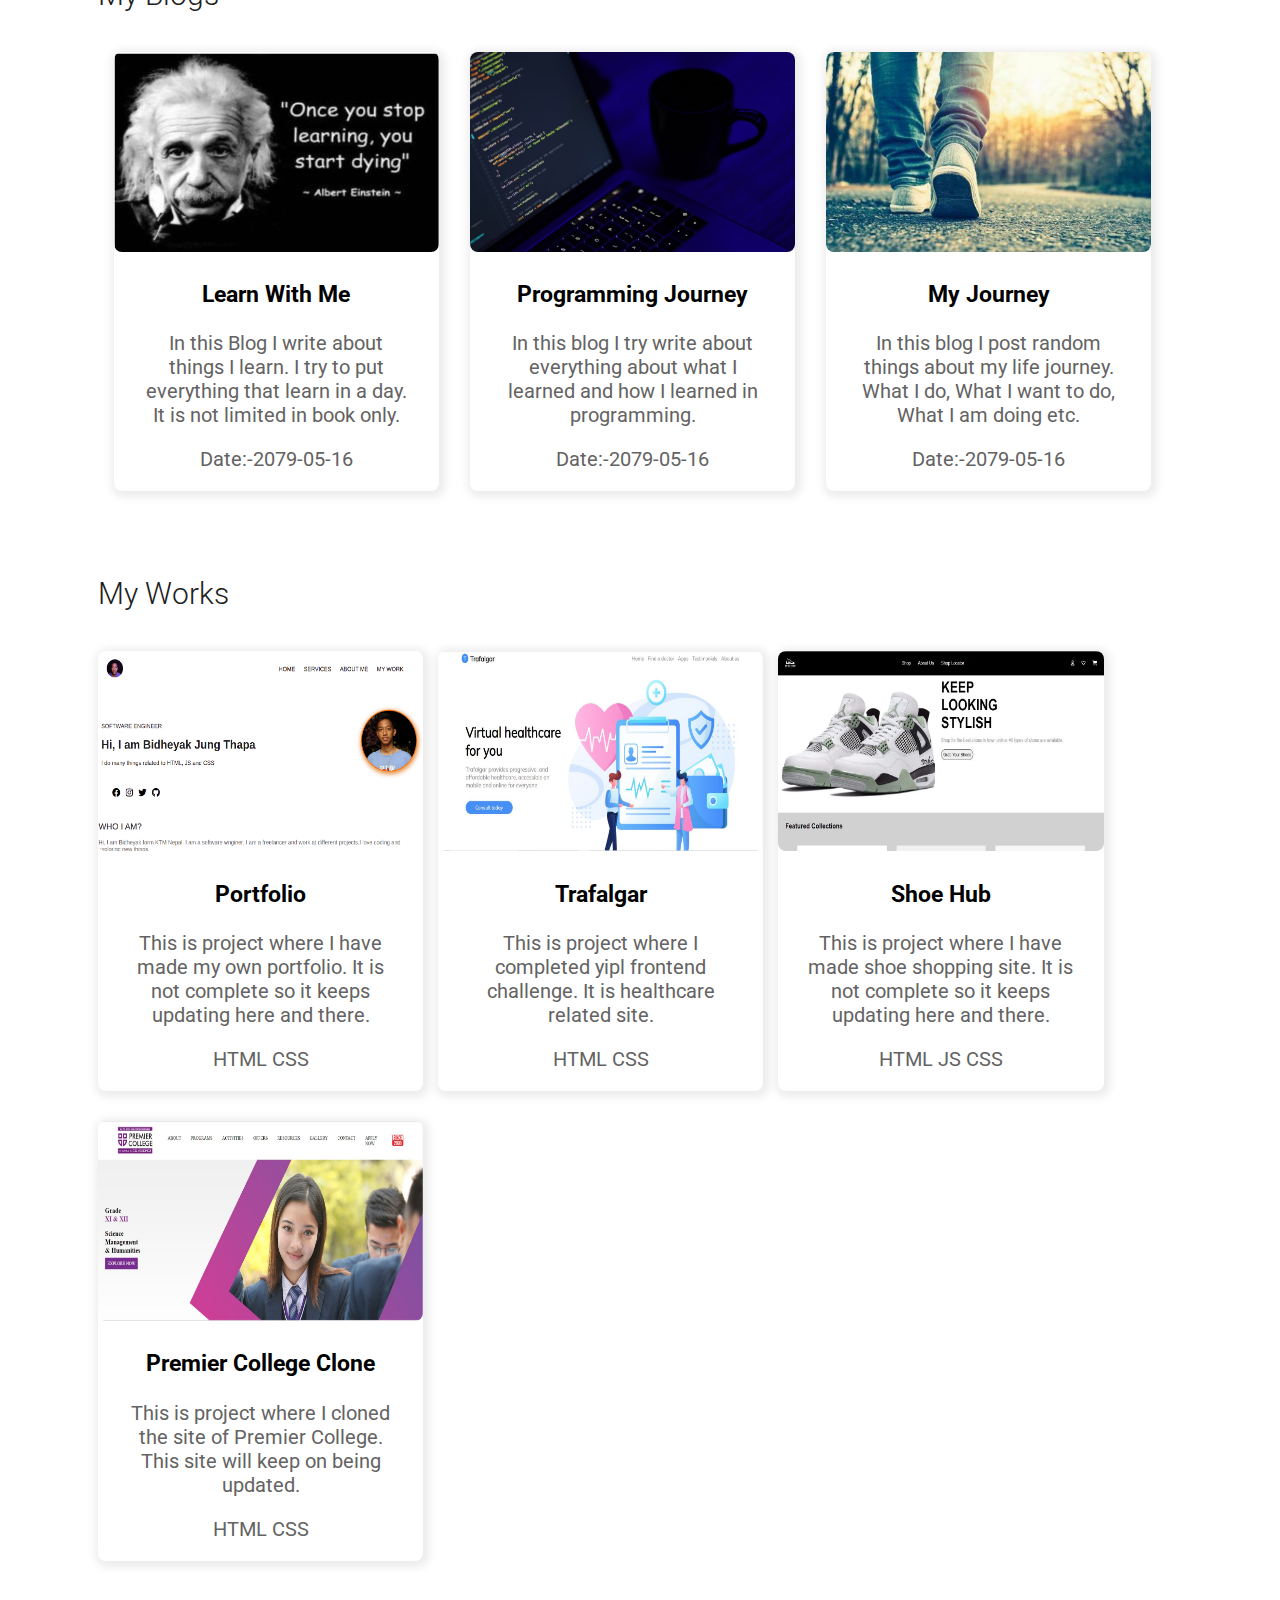
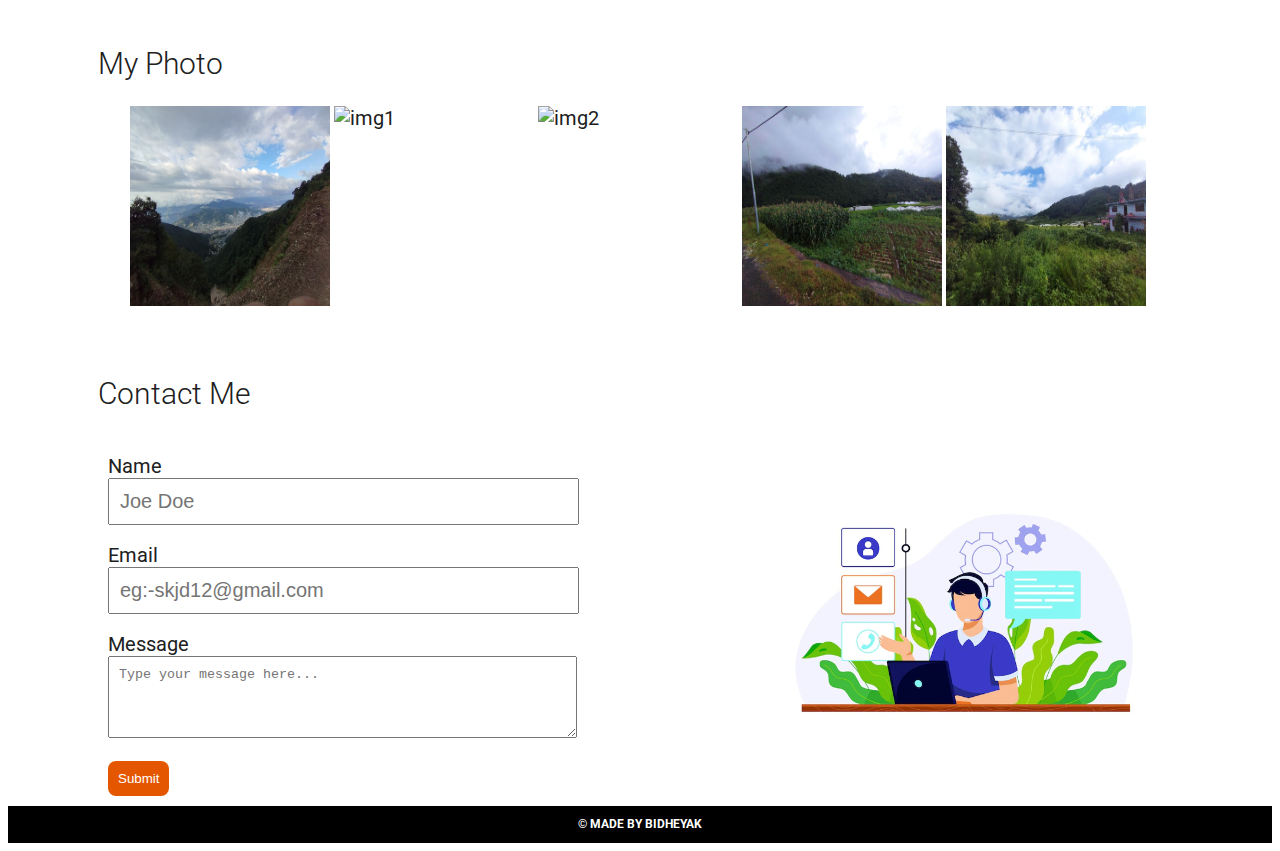
==== commit 7623e01d: "Add moving bxo shadow" ====
--- a/index.html
+++ b/index.html
@@ -93,92 +93,93 @@
   </head>
 
   <body>
-    <header>
-      <div class="logo">
-        <img src="images/photo.jpg" alt="no photo" />
-      </div>
-      <button
-      class="mobile-nav-toggle"
-      aria-controls="primary-navigation"
-      aria-expanded="false"
-    >
-      <span></span>
-    </button>
-    <nav>
-      <nav class="nav" id="primary-navigation" data-visible="false">
-        <ul class="nav_list">
-          <li class="nav_item"><a href="#home" class="nav_link">HOME</a></li>
-          <li class="nav_item">
-            <a href="#about" class="nav_link">ABOUT ME</a>
+    <section class="hero">
+      <header>
+        <div class="logo">
+          <img src="images/photo.png" alt="no photo" />
+        </div>
+        <button
+          class="mobile-nav-toggle"
+          aria-controls="primary-navigation"
+          aria-expanded="false"
+        ></button>
+        <nav class="nav" id="primary-navigation" data-visible="false">
+          <ul class="nav_list">
+            <li class="nav_item"><a href="#home" class="nav_link">HOME</a></li>
+            <li class="nav_item">
+              <a href="#about" class="nav_link">ABOUT ME</a>
+            </li>
+            <li class="nav_item">
+              <a href="#services" class="nav_link">SERVICES </a>
+            </li>
+            <li class="nav_item">
+              <a href="#work" class="nav_link">MY WORK</a>
+            </li>
+          </ul>
+        </nav>
+      </header>
+
+      <!-- introduction  -->
+
+      <section class="intro" id="home">
+        <div>
+          <p class="section_subtitle-section_subtitle-intro">
+            FRONT-END DEVELOPER
+          </p>
+          <h1 class="section_title-section_title-intro">
+            Hi, I am <strong class="name">Bidheyak Jung Thapa</strong>
+          </h1>
+          <p>I do many things related to HTML, JS and CSS</p>
+        </div>
+        <div class="img">
+          <img src="images/photo2.jpg" alt="my photo" />
+        </div>
+      </section>
+      <div class="social">
+        <ul class="social-list">
+          <li class="social-list_item">
+            <a
+              class="social-list_link"
+              href="https://www.facebook.com/bidheyak.thapa.338"
+              aria-label="Facebook Link"
+            >
+              <i class="fab fa-facebook"></i
+            ></a>
           </li>
-          <li class="nav_item">
-            <a href="#services" class="nav_link">SERVICES </a>
+
+          <li class="social-list_item">
+            <a
+              class="social-list_link"
+              href="https://www.instagram.com/bidheyak/"
+              aria-label="Instagram Link"
+              ><i class="fab fa-instagram"></i
+            ></a>
           </li>
-          <li class="nav_item"><a href="#work" class="nav_link">MY WORK</a></li>
+          <li class="social-list_item">
+            <a
+              class="social-list_link"
+              href="https://twitter.com/Bidheyak4"
+              aria-label="Twitter Link"
+              ><i class="fab fa-twitter"></i
+            ></a>
+          </li>
+          <li class="social-list_item">
+            <a
+              class="social-list_link"
+              href="https://github.com/bidheyakthapa"
+              aria-label="Github Link"
+              ><i class="fab fa-github"></i
+            ></a>
+          </li>
         </ul>
-      </nav>
-    </header>
-
-    <!-- introduction  -->
-    <section class="intro" id="home">
-      <div>
-        <p class="section_subtitle-section_subtitle-intro">
-          FRONT-END DEVELOPER
-        </p>
-        <h1 class="section_title-section_title-intro">
-          Hi, I am <strong class="name">Bidheyak Jung Thapa</strong>
-        </h1>
-        <p>I do many things related to HTML, JS and CSS</p>
-      </div>
-      <div>
-        <img src="images/photo2.jpg" alt="my photo" />
-      </div>
-    </section>
-    <div class="social">
-      <ul class="social-list">
-        <li class="social-list_item">
-          <a
-            class="social-list_link"
-            href="https://www.facebook.com/bidheyak.thapa.338"
-            aria-label="Facebook Link"
-          >
-            <i class="fab fa-facebook"></i
-          ></a>
-        </li>
-
-        <li class="social-list_item">
-          <a
-            class="social-list_link"
-            href="https://www.instagram.com/bidheyak/"
-            aria-label="Instagram Link"
-            ><i class="fab fa-instagram"></i
-          ></a>
-        </li>
-        <li class="social-list_item">
-          <a
-            class="social-list_link"
-            href="https://twitter.com/Bidheyak4"
-            aria-label="Twitter Link"
-            ><i class="fab fa-twitter"></i
-          ></a>
-        </li>
-        <li class="social-list_item">
-          <a
-            class="social-list_link"
-            href="https://github.com/bidheyakthapa"
-            aria-label="Github Link"
-            ><i class="fab fa-github"></i
-          ></a>
-        </li>
-      </ul>
-    </div>
-    <button class="download" id="download-btn">
-      Download CV <i class="fa-solid fa-arrow-down"></i>
-    </button>
-
+      </div>
+      <button class="download" id="download-btn">
+        Download CV <i class="fa-solid fa-arrow-down"></i>
+      </button>
+    </section>
     <!--about me-->
+    <h2 class="section_title">WHO I AM?</h2>
     <section class="about-me" id="about">
-      <h2 class="section_title">WHO I AM?</h2>
       <p class="section_subtitle section_subtitle-about"></p>
 
       <div class="about me_body">
@@ -295,7 +296,11 @@
         </a>
       </div>
       <div class="work">
-        <a href="https://11trafalgar.netlify.app/" class="work-link">
+        <a
+          href="https://11trafalgar.netlify.app/"
+          class="work-link"
+          target="_blank"
+        >
           <img src="images/trafalgar.JPG" alt="img of work-2" />
 
           <div class="topics">
@@ -309,7 +314,11 @@
         </a>
       </div>
       <div class="work">
-        <a href="https://shoe-hub.netlify.app/" class="work-link">
+        <a
+          href="https://shoe-hub.netlify.app/"
+          class="work-link"
+          target="_blank"
+        >
           <img src="images/shoe-hub.jpg" alt="img of work-3" />
 
           <div class="topics">
@@ -323,7 +332,11 @@
         </a>
       </div>
       <div class="work">
-        <a href="https://college-website-ui.netlify.app/" class="work-link">
+        <a
+          href="https://college-website-ui.netlify.app/"
+          class="work-link"
+          target="_blank"
+        >
           <img src="images/college-clone.JPG" alt="img of work-4" />
 
           <div class="topics">
--- a/style.css
+++ b/style.css
@@ -22,6 +22,7 @@
   --fs-h3: 1.25rem;
   --fs-body: 1rem;
 }
+
 @media (min-width: 800px) {
   :root {
     --fs-h1: 4.5;
@@ -30,6 +31,7 @@
     --fs-body: 1.125rem;
   }
 }
+
 header {
   display: flex !important;
   flex-direction: row;
@@ -45,6 +47,10 @@
   object-fit: cover;
 }
 
+.hero {
+  height: 85dvh;
+}
+
 .mobile-nav-toggle {
   display: none;
 }
@@ -80,6 +86,7 @@
   font-family: "Roboto", sans-serif;
   color: #202020;
 }
+
 .intro {
   background-size: 100%100%;
   padding-left: 10px;
@@ -110,10 +117,6 @@
   font-weight: 300;
 }
 
-.about-me .section_title {
-  margin-left: -90px;
-}
-
 .about p {
   color: #646363;
 }
@@ -132,6 +135,7 @@
   text-decoration: none;
   color: #000000;
 }
+
 .nav_link:hover,
 .social-list_link:hover {
   color: #ff6200;
@@ -159,6 +163,7 @@
   display: flex;
   justify-content: space-evenly;
 }
+
 .service {
   margin: 15px;
   margin-left: 0px;
@@ -167,23 +172,28 @@
   border-radius: 8px;
   box-shadow: 2px 2px 10px 4px #ebebeb;
 }
+
 .service img {
   height: 100%;
   max-height: 200px;
   width: 100%;
   border-radius: 8px;
 }
+
 .service h3 {
   font-weight: 300;
 }
+
 .service p {
   padding: 0px 20px;
   color: #646363;
 }
+
 .my-blogs {
   display: flex;
   justify-content: space-evenly;
 }
+
 .blog {
   margin: 15px;
   margin-left: 0px;
@@ -192,33 +202,41 @@
   border-radius: 8px;
   box-shadow: 2px 2px 10px 4px #ebebeb;
 }
+
 .blog img {
   height: 200px;
   width: 100%;
   border-radius: 8px;
 }
+
 .blog p {
   color: #646363;
 }
+
 .topics {
   padding: 0px 30px;
 }
+
 .date {
   padding: 0px;
 }
+
 .portfolio {
   display: flex;
   flex-grow: 1;
   flex-wrap: wrap;
   justify-content: center;
 }
+
 .portfolio img {
   margin-right: 4px;
 }
+
 .my-works {
   display: flex;
   flex-wrap: wrap;
 }
+
 .work {
   margin: 15px;
   margin-left: 0px;
@@ -227,27 +245,34 @@
   border-radius: 8px;
   box-shadow: 2px 2px 10px 4px #ebebeb;
 }
+
 .work-link p {
   color: #646363;
 }
+
 .work img {
   height: 200px;
   width: 100%;
   border-radius: 8px;
 }
+
 .topics {
   padding: 0px 30px;
 }
+
 .lang-used {
   margin-top: 20px;
 }
+
 .form {
   margin-left: 10px;
   width: 100%;
 }
+
 .inputbox {
   margin: 18px 0px;
 }
+
 .inputbox textarea {
   padding: 10px;
   width: 70%;
@@ -259,14 +284,17 @@
   padding: 10px;
   width: 70%;
 }
+
 .contact {
   display: flex;
   align-items: center;
   justify-content: space-between;
 }
+
 .contact img {
   max-width: 100%;
 }
+
 .submit input[type="submit"] {
   background-color: #e45700;
   border-radius: 8px;
@@ -274,11 +302,13 @@
   padding: 10px;
   border: none;
 }
+
 .social-list {
   display: flex;
   list-style-type: none;
   padding-left: 0px;
 }
+
 .social-list_item {
   padding-right: 20px;
 }
@@ -348,6 +378,7 @@
     justify-content: center;
     align-items: center;
   }
+
   .mobile-nav-toggle {
     display: block;
     background: url(images/menu.svg);
@@ -360,6 +391,7 @@
     background-color: transparent;
     right: 2rem;
   }
+
   .mobile-nav-toggle[aria-expanded="true"] {
     background: url(images/cross.png);
     position: fixed;
@@ -380,6 +412,7 @@
     margin: 6px;
     color: #ffffff;
   }
+
   .nav_item {
     margin: 0px;
   }
@@ -403,25 +436,32 @@
     display: block;
     width: 100%;
   }
+
   .service {
     width: 100%;
   }
+
   .my-blogs {
     display: block;
   }
+
   .blog {
     width: 100%;
   }
+
   .my-works {
     display: block;
   }
+
   .work {
     width: 100%;
   }
+
   .work img {
     width: 100%;
     height: 150%;
   }
+
   .contact img {
     display: none;
   }
--- a/style.css
+++ b/style.css
@@ -22,6 +22,7 @@
   --fs-h3: 1.25rem;
   --fs-body: 1rem;
 }
+
 @media (min-width: 800px) {
   :root {
     --fs-h1: 4.5;
@@ -30,6 +31,7 @@
     --fs-body: 1.125rem;
   }
 }
+
 header {
   display: flex !important;
   flex-direction: row;
@@ -45,6 +47,10 @@
   object-fit: cover;
 }
 
+.hero {
+  height: 85dvh;
+}
+
 .mobile-nav-toggle {
   display: none;
 }
@@ -80,6 +86,7 @@
   font-family: "Roboto", sans-serif;
   color: #202020;
 }
+
 .intro {
   background-size: 100%100%;
   padding-left: 10px;
@@ -110,10 +117,6 @@
   font-weight: 300;
 }
 
-.about-me .section_title {
-  margin-left: -90px;
-}
-
 .about p {
   color: #646363;
 }
@@ -132,6 +135,7 @@
   text-decoration: none;
   color: #000000;
 }
+
 .nav_link:hover,
 .social-list_link:hover {
   color: #ff6200;
@@ -159,6 +163,7 @@
   display: flex;
   justify-content: space-evenly;
 }
+
 .service {
   margin: 15px;
   margin-left: 0px;
@@ -167,23 +172,28 @@
   border-radius: 8px;
   box-shadow: 2px 2px 10px 4px #ebebeb;
 }
+
 .service img {
   height: 100%;
   max-height: 200px;
   width: 100%;
   border-radius: 8px;
 }
+
 .service h3 {
   font-weight: 300;
 }
+
 .service p {
   padding: 0px 20px;
   color: #646363;
 }
+
 .my-blogs {
   display: flex;
   justify-content: space-evenly;
 }
+
 .blog {
   margin: 15px;
   margin-left: 0px;
@@ -192,33 +202,41 @@
   border-radius: 8px;
   box-shadow: 2px 2px 10px 4px #ebebeb;
 }
+
 .blog img {
   height: 200px;
   width: 100%;
   border-radius: 8px;
 }
+
 .blog p {
   color: #646363;
 }
+
 .topics {
   padding: 0px 30px;
 }
+
 .date {
   padding: 0px;
 }
+
 .portfolio {
   display: flex;
   flex-grow: 1;
   flex-wrap: wrap;
   justify-content: center;
 }
+
 .portfolio img {
   margin-right: 4px;
 }
+
 .my-works {
   display: flex;
   flex-wrap: wrap;
 }
+
 .work {
   margin: 15px;
   margin-left: 0px;
@@ -227,27 +245,34 @@
   border-radius: 8px;
   box-shadow: 2px 2px 10px 4px #ebebeb;
 }
+
 .work-link p {
   color: #646363;
 }
+
 .work img {
   height: 200px;
   width: 100%;
   border-radius: 8px;
 }
+
 .topics {
   padding: 0px 30px;
 }
+
 .lang-used {
   margin-top: 20px;
 }
+
 .form {
   margin-left: 10px;
   width: 100%;
 }
+
 .inputbox {
   margin: 18px 0px;
 }
+
 .inputbox textarea {
   padding: 10px;
   width: 70%;
@@ -259,14 +284,17 @@
   padding: 10px;
   width: 70%;
 }
+
 .contact {
   display: flex;
   align-items: center;
   justify-content: space-between;
 }
+
 .contact img {
   max-width: 100%;
 }
+
 .submit input[type="submit"] {
   background-color: #e45700;
   border-radius: 8px;
@@ -274,11 +302,13 @@
   padding: 10px;
   border: none;
 }
+
 .social-list {
   display: flex;
   list-style-type: none;
   padding-left: 0px;
 }
+
 .social-list_item {
   padding-right: 20px;
 }
@@ -348,6 +378,7 @@
     justify-content: center;
     align-items: center;
   }
+
   .mobile-nav-toggle {
     display: block;
     background: url(images/menu.svg);
@@ -360,6 +391,7 @@
     background-color: transparent;
     right: 2rem;
   }
+
   .mobile-nav-toggle[aria-expanded="true"] {
     background: url(images/cross.png);
     position: fixed;
@@ -380,6 +412,7 @@
     margin: 6px;
     color: #ffffff;
   }
+
   .nav_item {
     margin: 0px;
   }
@@ -403,25 +436,32 @@
     display: block;
     width: 100%;
   }
+
   .service {
     width: 100%;
   }
+
   .my-blogs {
     display: block;
   }
+
   .blog {
     width: 100%;
   }
+
   .my-works {
     display: block;
   }
+
   .work {
     width: 100%;
   }
+
   .work img {
     width: 100%;
     height: 150%;
   }
+
   .contact img {
     display: none;
   }
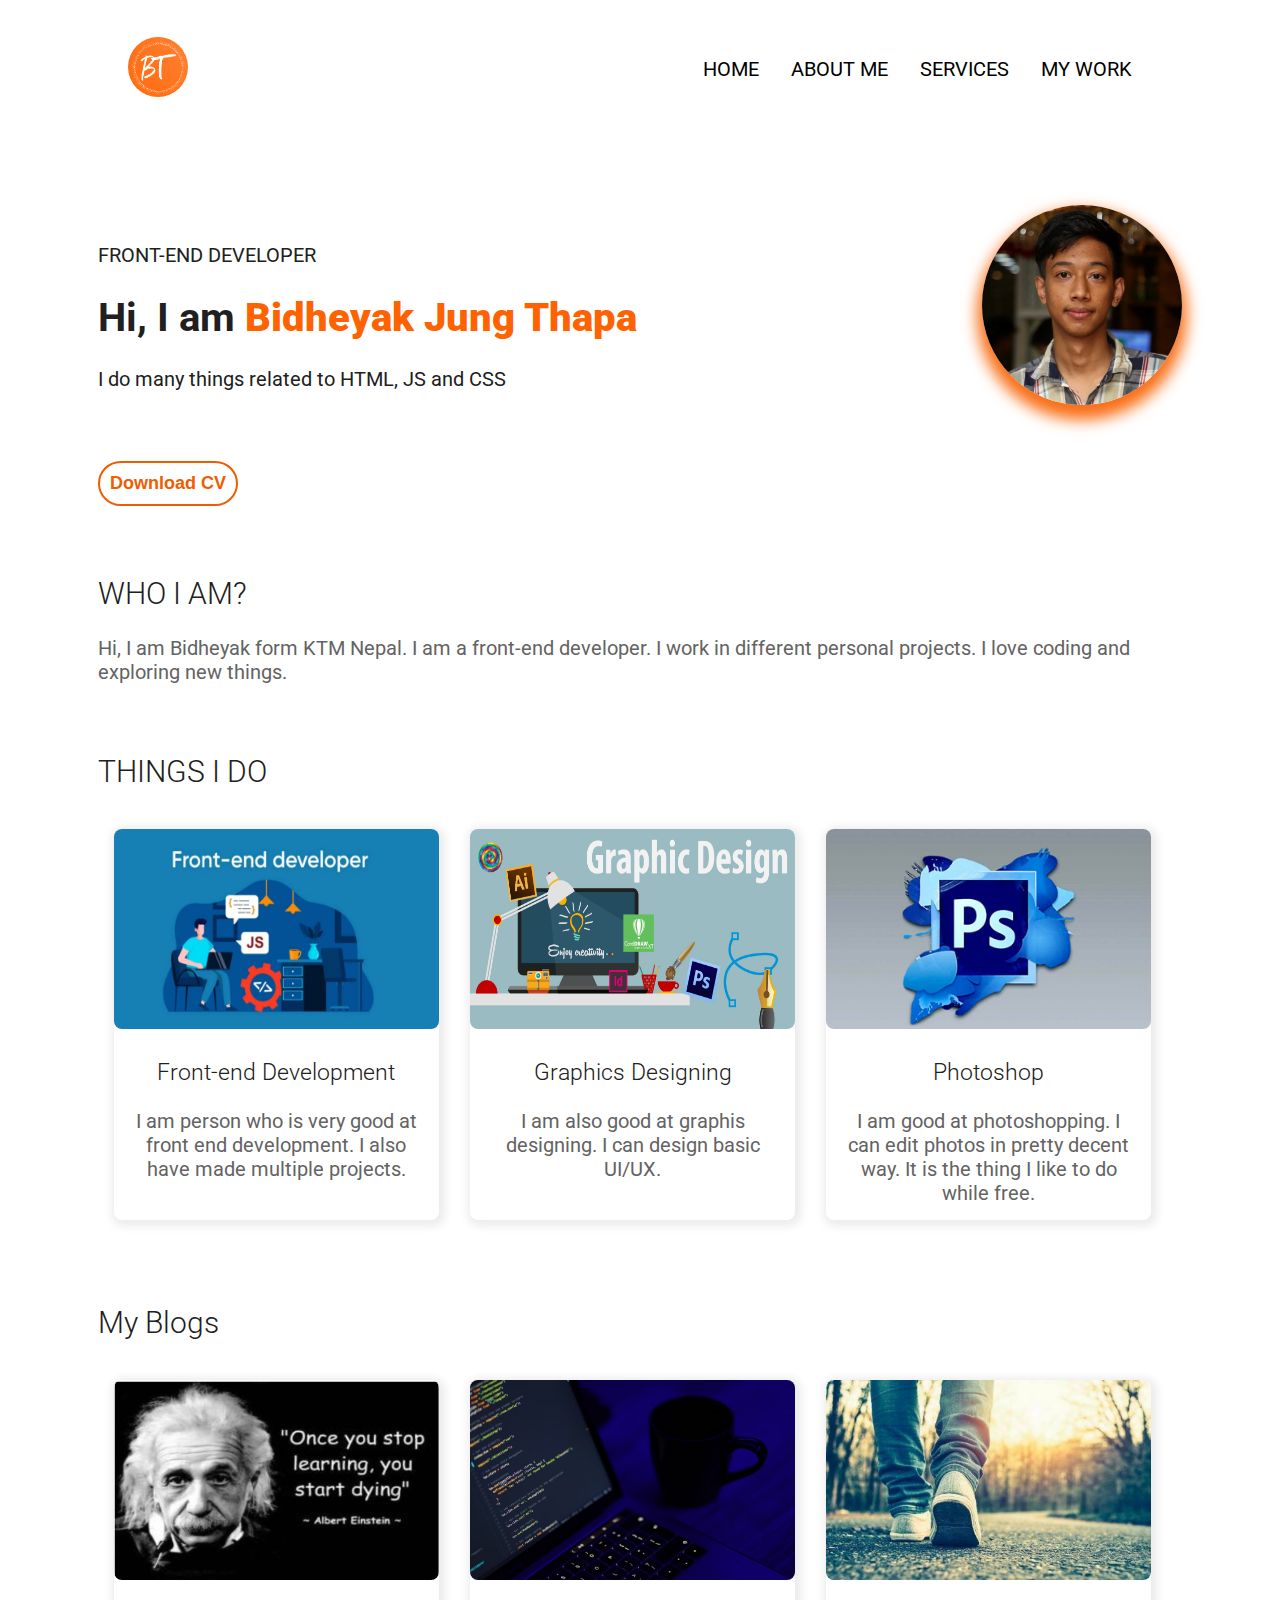
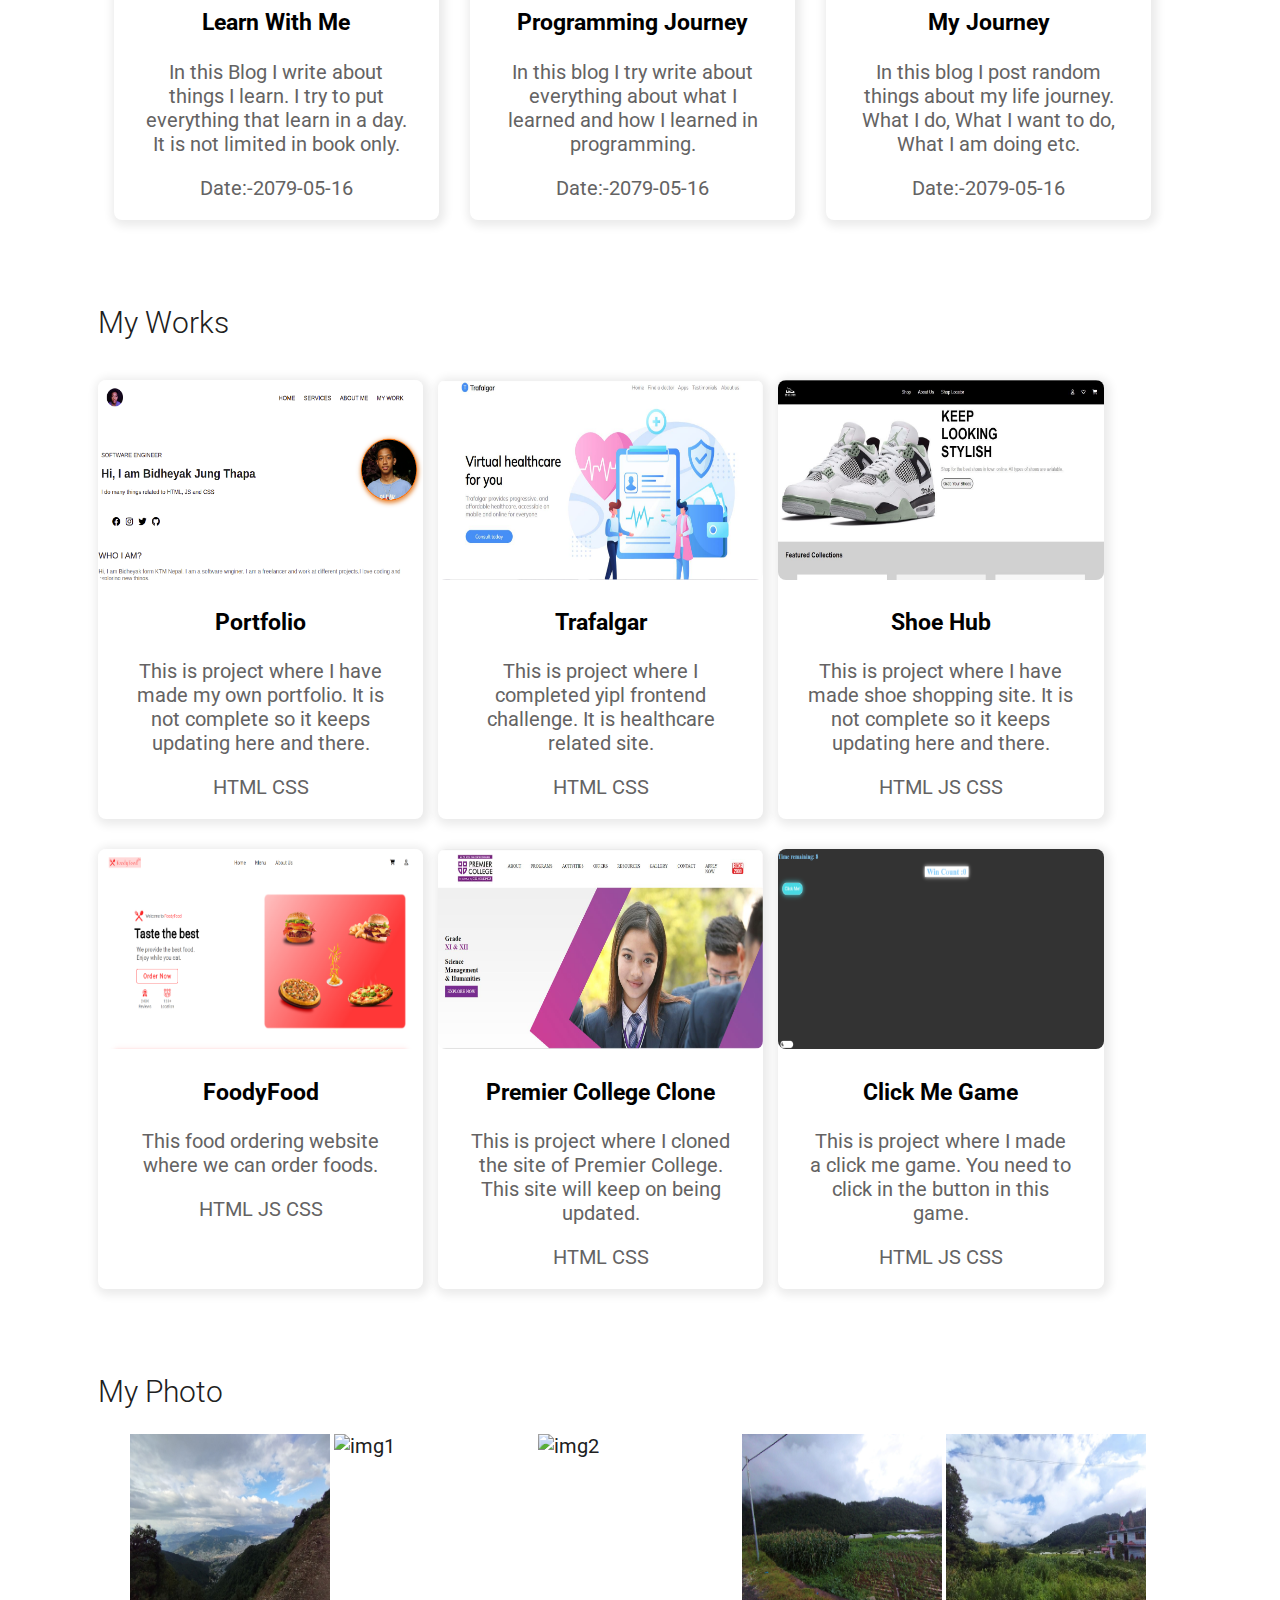
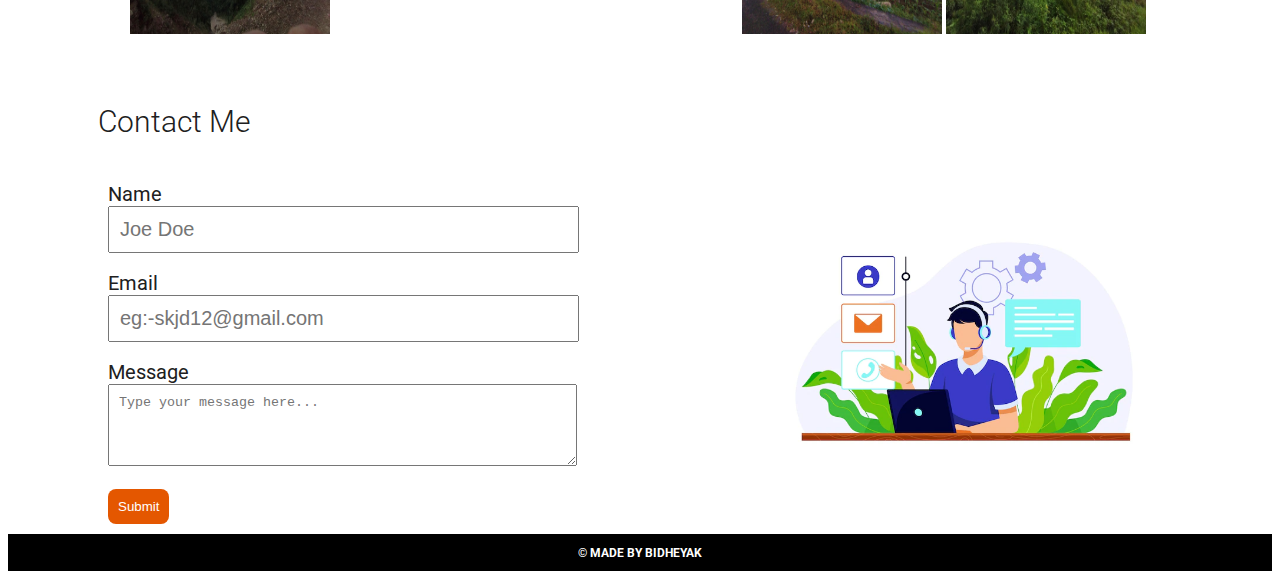
==== commit 9a0e82bb: "Remove moving box shadow and add works" ====
--- a/index.html
+++ b/index.html
@@ -333,6 +333,21 @@
       </div>
       <div class="work">
         <a
+          href="https://foodyfood-bt.netlify.app/"
+          class="work-link"
+          target="_blank"
+        >
+          <img src="images/foodyfood.png" alt="img of work-4" />
+
+          <div class="topics">
+            <h3>FoodyFood</h3>
+            <p>This food ordering website where we can order foods.</p>
+            <p class="lang-used">HTML JS CSS</p>
+          </div>
+        </a>
+      </div>
+      <div class="work">
+        <a
           href="https://college-website-ui.netlify.app/"
           class="work-link"
           target="_blank"
@@ -346,6 +361,24 @@
               site will keep on being updated.
             </p>
             <p class="lang-used">HTML CSS</p>
+          </div>
+        </a>
+      </div>
+      <div class="work">
+        <a
+          href="https://clickme-game.netlify.app/"
+          class="work-link"
+          target="_blank"
+        >
+          <img src="images/clickme-game.png" alt="img of work-4" />
+
+          <div class="topics">
+            <h3>Click Me Game</h3>
+            <p>
+              This is project where I made a click me game. You need to click in
+              the button in this game.
+            </p>
+            <p class="lang-used">HTML JS CSS</p>
           </div>
         </a>
       </div>
--- a/style.css
+++ b/style.css
@@ -45,10 +45,6 @@
   height: 60px;
   border-radius: 50%;
   object-fit: cover;
-}
-
-.hero {
-  height: 85dvh;
 }
 
 .mobile-nav-toggle {
--- a/style.css
+++ b/style.css
@@ -45,10 +45,6 @@
   height: 60px;
   border-radius: 50%;
   object-fit: cover;
-}
-
-.hero {
-  height: 85dvh;
 }
 
 .mobile-nav-toggle {
